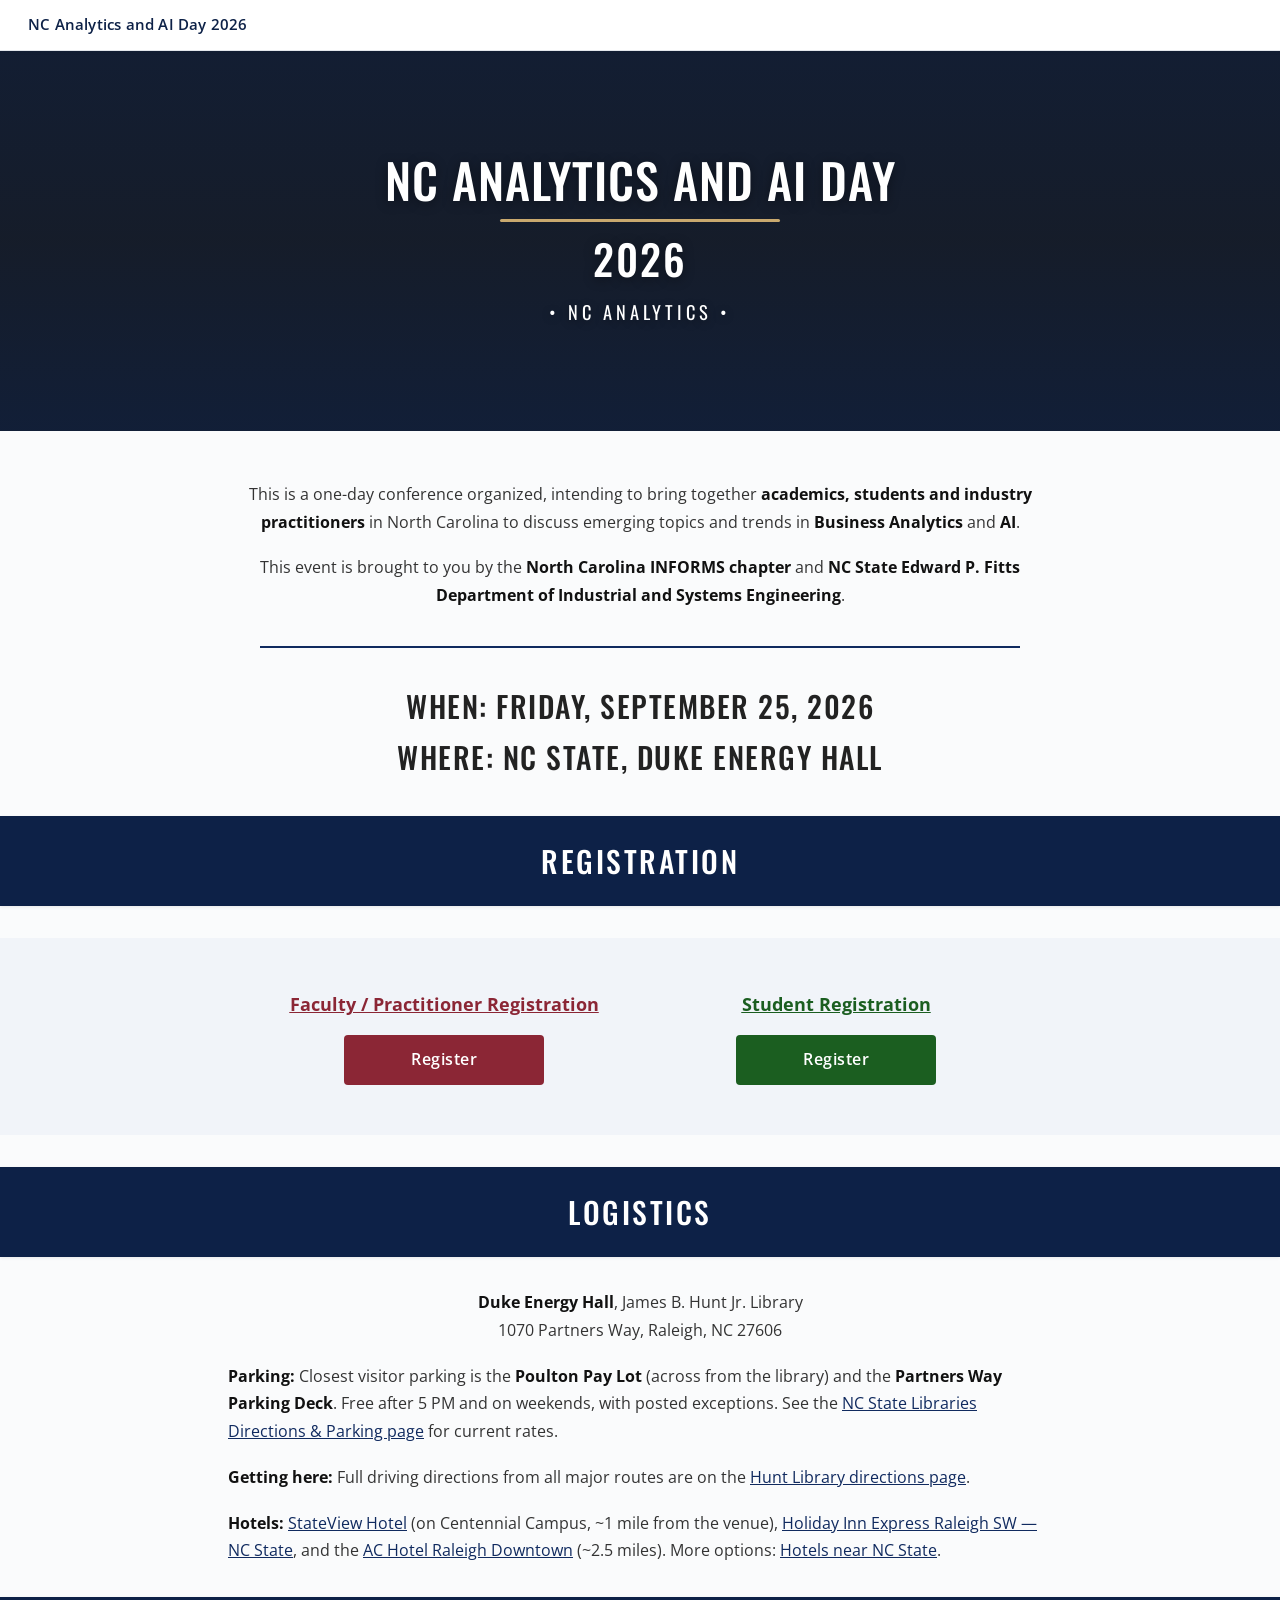
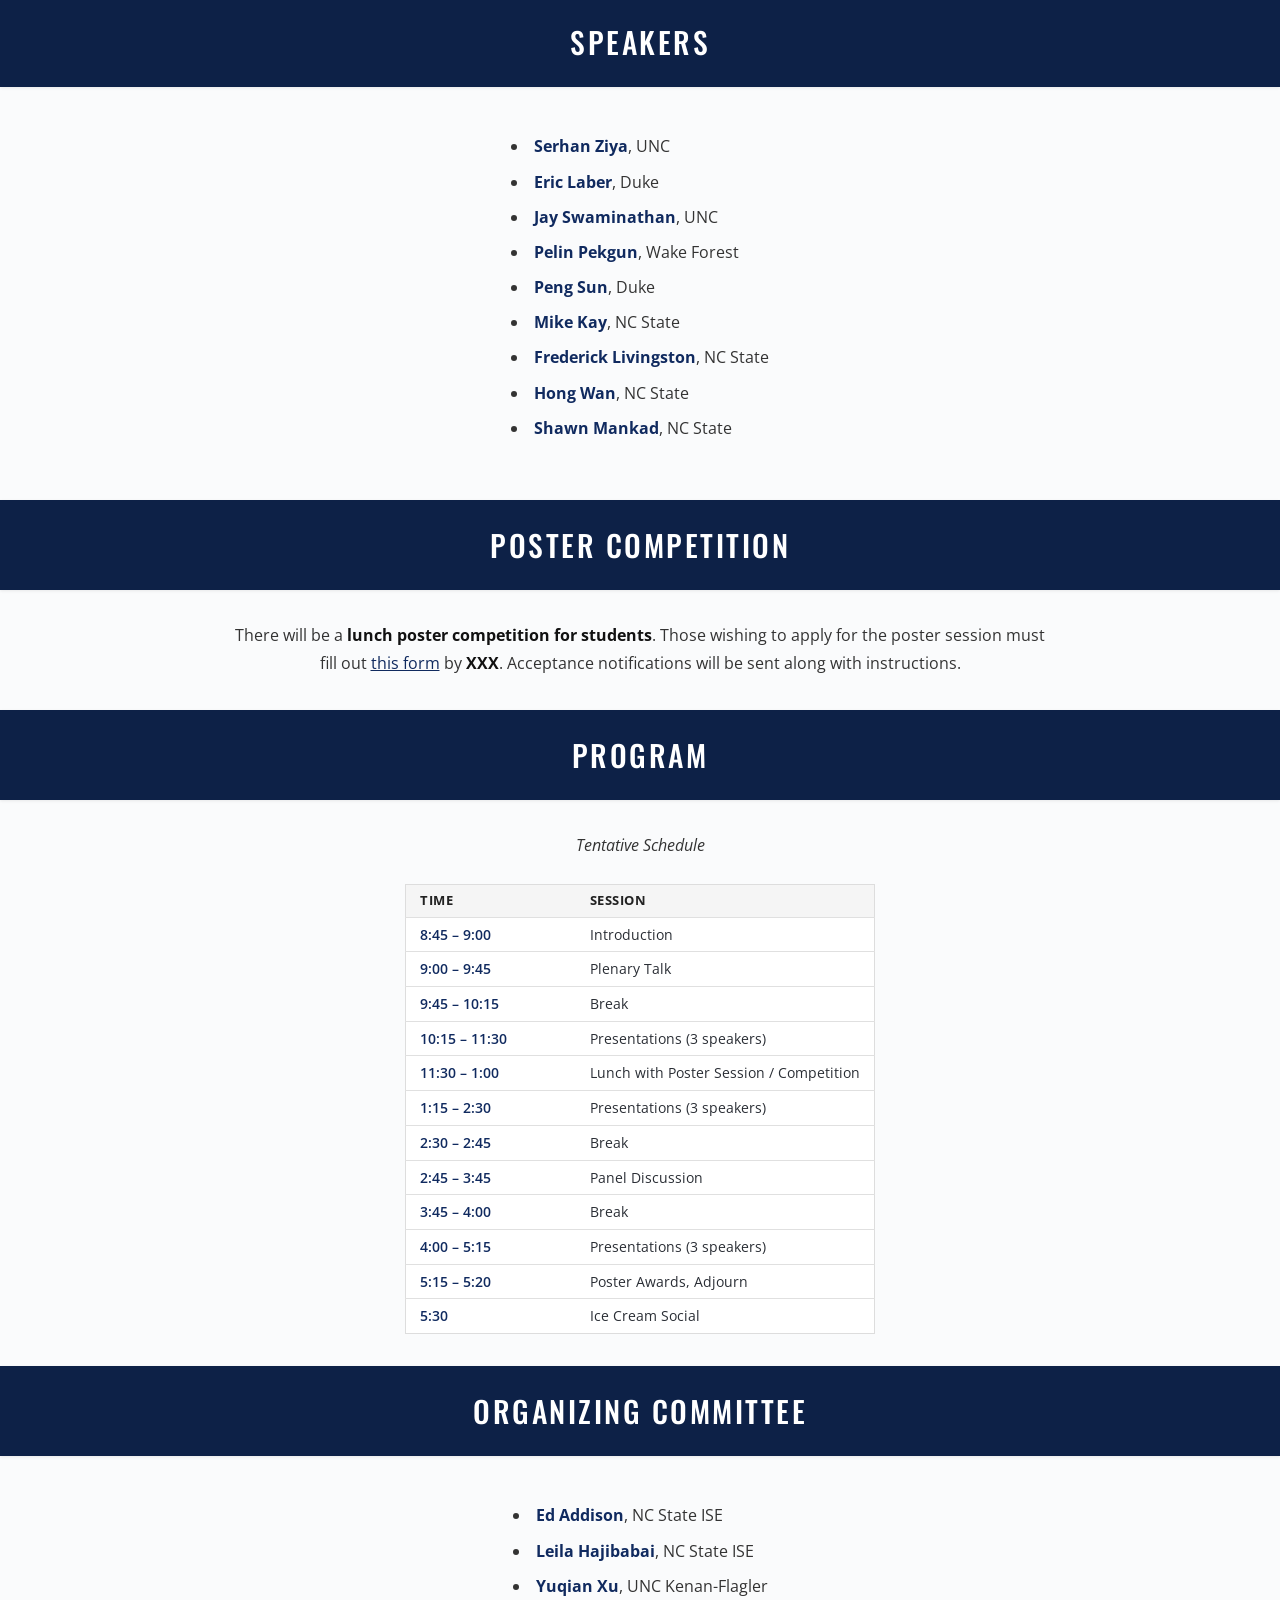
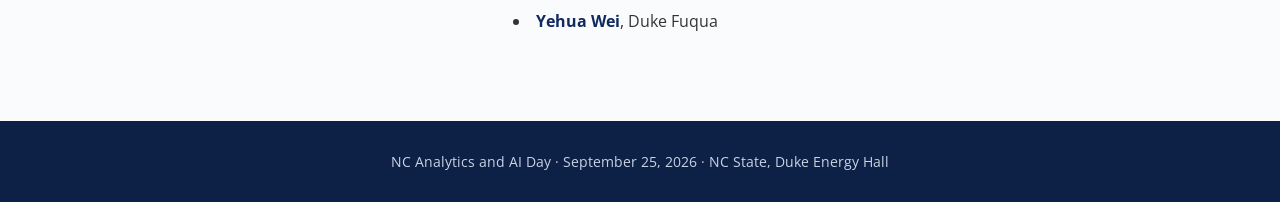
==== index.html @ 799c6f2e "Fit program table width to longest row Switch table from full-width to auto-width, add nowrap to all" ====
<!DOCTYPE html>
<html lang="en">
<head>
    <meta charset="UTF-8">
    <meta name="viewport" content="width=device-width, initial-scale=1.0">
    <title>NC Analytics and AI Day 2026</title>
    <link rel="preconnect" href="https://fonts.googleapis.com">
    <link rel="preconnect" href="https://fonts.gstatic.com" crossorigin>
    <link href="https://fonts.googleapis.com/css2?family=Open+Sans:wght@400;600;700&family=Oswald:wght@400;500;600&display=swap" rel="stylesheet">
    <link rel="stylesheet" href="styles.css?v=3">
</head>
<body>
    <div class="top-bar">
        <div class="brand"><a href="#top">NC Analytics and AI Day 2026</a></div>
    </div>

    <header class="hero" id="top">
        <div class="hero-inner">
            <h1>NC Analytics and AI Day</h1>
            <div class="divider"></div>
            <div class="year">2026</div>
            <div class="nickname">&bull; NC Analytics &bull;</div>
        </div>
    </header>

    <div class="content-narrow" style="padding-top: 50px;">
        <p>
            This is a one-day conference organized, intending to bring together
            <strong>academics, students and industry practitioners</strong> in North
            Carolina to discuss emerging topics and trends in
            <strong>Business Analytics</strong> and <strong>AI</strong>.
        </p>
        <p>
            This event is brought to you by the
            <strong>North Carolina INFORMS chapter</strong> and
            <strong>NC State Edward P. Fitts Department of Industrial and Systems
            Engineering</strong>.
        </p>

        <hr class="divider-line">
    </div>

    <div class="when-where">
        <p>When: Friday, September 25, 2026</p>
        <p>Where: NC State, Duke Energy Hall</p>
    </div>

    <section id="registration">
        <div class="section-band">
            <h2>Registration</h2>
        </div>

        <div class="reg-section">
            <div class="reg-grid">
                <div class="reg-card">
                    <div class="reg-title"><a href="https://forms.gle/JX4zUqAEQ5rErrYw6" target="_blank" rel="noopener" style="color: inherit;">Faculty / Practitioner Registration</a></div>
                    <a href="https://forms.gle/JX4zUqAEQ5rErrYw6" target="_blank" rel="noopener" class="reg-btn">Register</a>
                </div>

                <div class="reg-card student">
                    <div class="reg-title"><a href="https://forms.gle/WYiCTyECbozUWm6V9" target="_blank" rel="noopener" style="color: inherit;">Student Registration</a></div>
                    <a href="https://forms.gle/WYiCTyECbozUWm6V9" target="_blank" rel="noopener" class="reg-btn">Register</a>
                </div>
            </div>
        </div>
    </section>

    <section id="logistics">
        <div class="section-band">
            <h2>Logistics</h2>
        </div>
        <div class="content-narrow left">
            <p style="text-align:center;">
                <strong>Duke Energy Hall</strong>, James B. Hunt Jr. Library<br>
                1070 Partners Way, Raleigh, NC 27606
            </p>

            <p>
                <strong>Parking:</strong> Closest visitor parking is the
                <strong>Poulton Pay Lot</strong> (across from the library) and the
                <strong>Partners Way Parking Deck</strong>. Free after 5&nbsp;PM and on
                weekends, with posted exceptions. See the
                <a href="https://www.lib.ncsu.edu/parking" target="_blank" rel="noopener">NC State Libraries Directions &amp; Parking page</a>
                for current rates.
            </p>

            <p>
                <strong>Getting here:</strong> Full driving directions from all major routes
                are on the
                <a href="https://www.lib.ncsu.edu/directions/hunt" target="_blank" rel="noopener">Hunt Library directions page</a>.
            </p>

            <p>
                <strong>Hotels:</strong>
                <a href="https://www.stateviewhotel.com/north-carolina-state-university-hotel/" target="_blank" rel="noopener">StateView Hotel</a>
                (on Centennial Campus, ~1&nbsp;mile from the venue),
                <a href="https://www.ihg.com/holidayinnexpress/hotels/us/en/raleigh/rdugs/hoteldetail" target="_blank" rel="noopener">Holiday Inn Express Raleigh SW &mdash; NC State</a>,
                and the
                <a href="https://www.marriott.com/en-us/hotels/rdumc-ac-hotel-raleigh-downtown/overview/" target="_blank" rel="noopener">AC Hotel Raleigh Downtown</a>
                (~2.5&nbsp;miles). More options:
                <a href="https://thisisraleigh.com/10-best-hotels-near-north-carolina-state-university/" target="_blank" rel="noopener">Hotels near NC State</a>.
            </p>
        </div>
    </section>

    <section id="speakers">
        <div class="section-band">
            <h2>Speakers</h2>
        </div>
        <div class="content-narrow">
            <ul class="people">
                <li><span class="name">Serhan Ziya</span>, UNC</li>
                <li><span class="name">Eric Laber</span>, Duke</li>
                <li><span class="name">Jay Swaminathan</span>, UNC</li>
                <li><span class="name">Pelin Pekgun</span>, Wake Forest</li>
                <li><span class="name">Peng Sun</span>, Duke</li>
                <li><span class="name">Mike Kay</span>, NC State</li>
                <li><span class="name">Frederick Livingston</span>, NC State</li>
                <li><span class="name">Hong Wan</span>, NC State</li>
                <li><span class="name">Shawn Mankad</span>, NC State</li>
            </ul>
        </div>
    </section>

    <section id="poster">
        <div class="section-band">
            <h2>Poster Competition</h2>
        </div>
        <div class="content-narrow">
            <p>
                There will be a <strong>lunch poster competition for students</strong>.
                Those wishing to apply for the poster session must fill out
                <a href="https://forms.gle/6J5oW5VsddZRyK137" target="_blank" rel="noopener">this form</a> by <strong>XXX</strong>. Acceptance
                notifications will be sent along with instructions.
            </p>
        </div>
    </section>

    <section id="program">
        <div class="section-band">
            <h2>Program</h2>
        </div>
        <div class="content-narrow">
            <p><em>Tentative Schedule</em></p>
        </div>
        <div class="program-table-wrap">
            <table class="program-table">
                <thead>
                    <tr>
                        <th>Time</th>
                        <th>Session</th>
                    </tr>
                </thead>
                <tbody>
                    <tr><td>8:45 &ndash; 9:00</td><td>Introduction</td></tr>
                    <tr><td>9:00 &ndash; 9:45</td><td>Plenary Talk</td></tr>
                    <tr><td>9:45 &ndash; 10:15</td><td>Break</td></tr>
                    <tr><td>10:15 &ndash; 11:30</td><td>Presentations (3 speakers)</td></tr>
                    <tr><td>11:30 &ndash; 1:00</td><td>Lunch with Poster Session / Competition</td></tr>
                    <tr><td>1:15 &ndash; 2:30</td><td>Presentations (3 speakers)</td></tr>
                    <tr><td>2:30 &ndash; 2:45</td><td>Break</td></tr>
                    <tr><td>2:45 &ndash; 3:45</td><td>Panel Discussion</td></tr>
                    <tr><td>3:45 &ndash; 4:00</td><td>Break</td></tr>
                    <tr><td>4:00 &ndash; 5:15</td><td>Presentations (3 speakers)</td></tr>
                    <tr><td>5:15 &ndash; 5:20</td><td>Poster Awards, Adjourn</td></tr>
                    <tr><td>5:30</td><td>Ice Cream Social</td></tr>
                </tbody>
            </table>
        </div>
    </section>

    <section id="committee">
        <div class="section-band">
            <h2>Organizing Committee</h2>
        </div>
        <div class="content-narrow">
            <ul class="people">
                <li><span class="name">Ed Addison</span>, NC State ISE</li>
                <li><span class="name">Leila Hajibabai</span>, NC State ISE</li>
                <li><span class="name">Yuqian Xu</span>, UNC Kenan-Flagler</li>
                <li><span class="name">Yehua Wei</span>, Duke Fuqua</li>
            </ul>
        </div>
    </section>

    <footer class="site-footer">
        <p>NC Analytics and AI Day &middot; September 25, 2026 &middot; NC State, Duke Energy Hall</p>
    </footer>
</body>
</html>
---- styles.css ----
/* NC Analytics and AI Day — matched to NYC Ops Day template */

* {
    margin: 0;
    padding: 0;
    box-sizing: border-box;
}

html {
    scroll-behavior: smooth;
}

body {
    font-family: "Open Sans", "Roboto", "Helvetica Neue", Arial, sans-serif;
    color: #2a2e35;
    background: #fafbfc;
    line-height: 1.7;
    font-size: 16px;
    -webkit-font-smoothing: antialiased;
}

/* Frozen top bar — thin, white, just title at left */
.top-bar {
    background: #ffffff;
    border-bottom: 1px solid #e3e6eb;
    padding: 12px 28px;
    position: sticky;
    top: 0;
    z-index: 100;
    box-shadow: 0 1px 4px rgba(13, 33, 71, 0.06);
}

.top-bar .brand {
    font-family: "Open Sans", "Roboto", sans-serif;
    font-size: 0.95rem;
    font-weight: 600;
    color: #0d2147;
    letter-spacing: 0.2px;
}

.top-bar .brand a {
    color: inherit;
    text-decoration: none;
}

/* Hero banner with image background and overlaid centered title */
.hero {
    position: relative;
    width: 100%;
    height: 380px;
    background: #1a1a1a url("hero.jpg?v=4") center center / cover no-repeat;
    overflow: hidden;
}

.hero::before {
    content: "";
    position: absolute;
    inset: 0;
    background: linear-gradient(
        180deg,
        rgba(13, 33, 71, 0.55) 0%,
        rgba(13, 33, 71, 0.35) 50%,
        rgba(13, 33, 71, 0.65) 100%
    );
}

.hero-inner {
    position: relative;
    height: 100%;
    display: flex;
    flex-direction: column;
    align-items: center;
    justify-content: center;
    padding: 0 24px;
    text-align: center;
}

.hero h1 {
    font-family: "Oswald", "Roboto Condensed", "Arial Narrow", sans-serif;
    font-size: 3rem;
    font-weight: 500;
    color: #ffffff;
    text-transform: uppercase;
    letter-spacing: 1px;
    line-height: 1.05;
    margin-bottom: 14px;
    text-shadow: 0 2px 12px rgba(0,0,0,0.4);
    max-width: 1100px;
}

.hero .divider {
    width: 280px;
    max-width: 60%;
    height: 3px;
    background: #c9a96e;
    margin: 0 auto 16px auto;
    border-radius: 2px;
}

.hero .year {
    font-family: "Oswald", "Roboto Condensed", "Arial Narrow", sans-serif;
    font-size: 2.6rem;
    font-weight: 500;
    color: #ffffff;
    text-transform: uppercase;
    letter-spacing: 2px;
    line-height: 1;
    margin-bottom: 16px;
    text-shadow: 0 2px 12px rgba(0,0,0,0.4);
}

.hero .nickname {
    font-family: "Oswald", "Roboto Condensed", "Arial Narrow", sans-serif;
    font-size: 1.15rem;
    font-weight: 400;
    color: #ffffff;
    text-transform: uppercase;
    letter-spacing: 4px;
    text-shadow: 0 2px 8px rgba(0,0,0,0.4);
}

/* Section bands — full-width colored bar with uppercase white title */
.section-band {
    background: #0d2147;
    color: #ffffff;
    padding: 20px 24px;
    text-align: center;
    margin: 32px 0;
    box-shadow: 0 1px 3px rgba(0,0,0,0.08);
}

.section-band h2 {
    font-family: "Oswald", "Roboto Condensed", "Arial Narrow", sans-serif;
    font-size: 1.85rem;
    font-weight: 500;
    text-transform: uppercase;
    letter-spacing: 2.5px;
    margin: 0;
}

/* Centered narrow content */
.content-narrow {
    max-width: 880px;
    margin: 0 auto;
    padding: 0 28px;
    text-align: center;
}

.content-narrow.left {
    text-align: left;
}

.content-narrow p {
    margin-bottom: 18px;
    color: #333;
    font-size: 1.02rem;
}

.content-narrow ul,
.content-narrow ol {
    text-align: left;
    margin: 14px auto 18px auto;
    color: #333;
    display: inline-block;
}

.content-narrow li {
    margin-bottom: 6px;
}

a {
    color: #102a5f;
    text-decoration: underline;
}

a:hover {
    color: #CC0000;
}

strong {
    color: #111;
    font-weight: 700;
}

.notice {
    color: #b71c1c;
    font-weight: 600;
}

.divider-line {
    border: none;
    border-top: 2px solid #102a5f;
    max-width: 760px;
    margin: 36px auto;
}

/* Big centered When/Where heading block */
.when-where {
    text-align: center;
    margin: 40px auto;
    padding: 0 24px;
}

.when-where p {
    font-family: "Oswald", "Roboto Condensed", "Arial Narrow", sans-serif;
    font-size: 1.85rem;
    font-weight: 500;
    text-transform: uppercase;
    color: #222;
    letter-spacing: 1.5px;
    margin-bottom: 14px;
    line-height: 1.25;
}

/* Registration: gray section, two cards side by side */
.reg-section {
    background: #f1f4f9;
    padding: 50px 24px;
    margin-top: 0;
}

.reg-grid {
    max-width: 760px;
    margin: 0 auto;
    display: grid;
    grid-template-columns: 1fr 1fr;
    gap: 24px;
}

.reg-card {
    text-align: center;
}

.reg-card .reg-title {
    font-size: 1.15rem;
    font-weight: 700;
    color: #8b2635;
    text-decoration: underline;
    margin-bottom: 16px;
}

.reg-card.student .reg-title {
    color: #1b5e20;
}

.reg-card .reg-sub {
    font-weight: 700;
    color: #8b2635;
    margin-bottom: 22px;
    font-size: 1rem;
}

.reg-card.student .reg-sub {
    color: #1b5e20;
}

.reg-card .reg-details {
    text-align: left;
    background: transparent;
    margin: 0 auto 22px auto;
    max-width: 420px;
    color: #333;
    font-size: 0.98rem;
    line-height: 1.7;
}

.reg-card .reg-details strong {
    color: #111;
}

.reg-card .reg-warning {
    color: #b71c1c;
    font-weight: 700;
    margin-bottom: 18px;
    font-size: 0.98rem;
}

.reg-btn {
    display: inline-block;
    width: auto;
    min-width: 200px;
    max-width: 280px;
    margin: 0 auto;
    padding: 11px 28px;
    background: #8b2635;
    color: #ffffff !important;
    font-size: 1.02rem;
    font-weight: 600;
    text-decoration: none !important;
    text-align: center;
    border-radius: 4px;
    transition: background 0.15s, transform 0.1s;
    font-family: "Open Sans", sans-serif;
    letter-spacing: 0.5px;
}

.reg-btn:hover {
    background: #6e1c28;
    transform: translateY(-1px);
}

.reg-card.student .reg-btn {
    background: #1b5e20;
}

.reg-card.student .reg-btn:hover {
    background: #134416;
}

.reg-btn.disabled {
    background: #1b5e20;
    cursor: default;
    opacity: 0.85;
}

/* People list — centered bullet list with linked names */
.people {
    list-style: disc;
    text-align: left;
    margin: 14px auto 22px auto;
    padding-left: 0;
    display: inline-block;
}

.people li {
    margin-bottom: 8px;
    color: #333;
    list-style-position: inside;
}

.people .name {
    font-weight: 700;
    color: #102a5f;
}

.people a {
    color: #102a5f;
    text-decoration: underline;
}

.sub-list-heading {
    font-weight: 700;
    color: #222;
    margin-top: 18px;
    margin-bottom: 8px;
}

.logistics-h {
    font-family: "Oswald", "Roboto Condensed", sans-serif;
    font-size: 1.35rem;
    font-weight: 500;
    color: #102a5f;
    text-transform: uppercase;
    letter-spacing: 1.5px;
    margin-top: 32px;
    margin-bottom: 12px;
    padding-bottom: 6px;
    border-bottom: 2px solid #102a5f;
}

/* Program table — centered */
.program-table-wrap {
    margin: 24px auto 0 auto;
    padding: 0 24px;
    text-align: center;
}

.program-table {
    width: auto;
    margin: 0 auto;
    border-collapse: collapse;
    background: #ffffff;
    border: 1px solid #ddd;
}

.program-table th,
.program-table td {
    text-align: left;
    padding: 7px 14px;
    border-bottom: 1px solid #e0e0e0;
    font-size: 0.88rem;
    line-height: 1.4;
    white-space: nowrap;
}

.program-table tr:last-child td {
    border-bottom: none;
}

.program-table th {
    background: #f5f5f5;
    color: #222;
    font-weight: 700;
    font-size: 0.8rem;
    text-transform: uppercase;
    letter-spacing: 0.5px;
}

.program-table td:first-child {
    color: #102a5f;
    font-weight: 600;
    white-space: nowrap;
    width: 170px;
}

/* Footer */
.site-footer {
    background: #0d2147;
    border-top: 1px solid #0d2147;
    padding: 28px 24px;
    color: #c9d2e3;
    font-size: 0.88rem;
    text-align: center;
    margin-top: 60px;
}

/* Responsive */
@media (max-width: 820px) {
    .hero {
        height: 300px;
    }
    .hero h1 {
        font-size: 1.9rem;
        margin-bottom: 10px;
    }
    .hero .year {
        font-size: 1.9rem;
        margin-bottom: 12px;
    }
    .hero .nickname {
        font-size: 0.95rem;
        letter-spacing: 2px;
    }
    .hero .divider {
        height: 3px;
        width: 200px;
        margin-bottom: 12px;
    }
    .section-band h2 {
        font-size: 1.5rem;
        letter-spacing: 2px;
    }
    .when-where p {
        font-size: 1.3rem;
    }
    .reg-grid {
        grid-template-columns: 1fr;
        gap: 50px;
    }
    .reg-section {
        padding: 40px 20px;
    }
    .reg-card .reg-title {
        font-size: 1.3rem;
    }
}
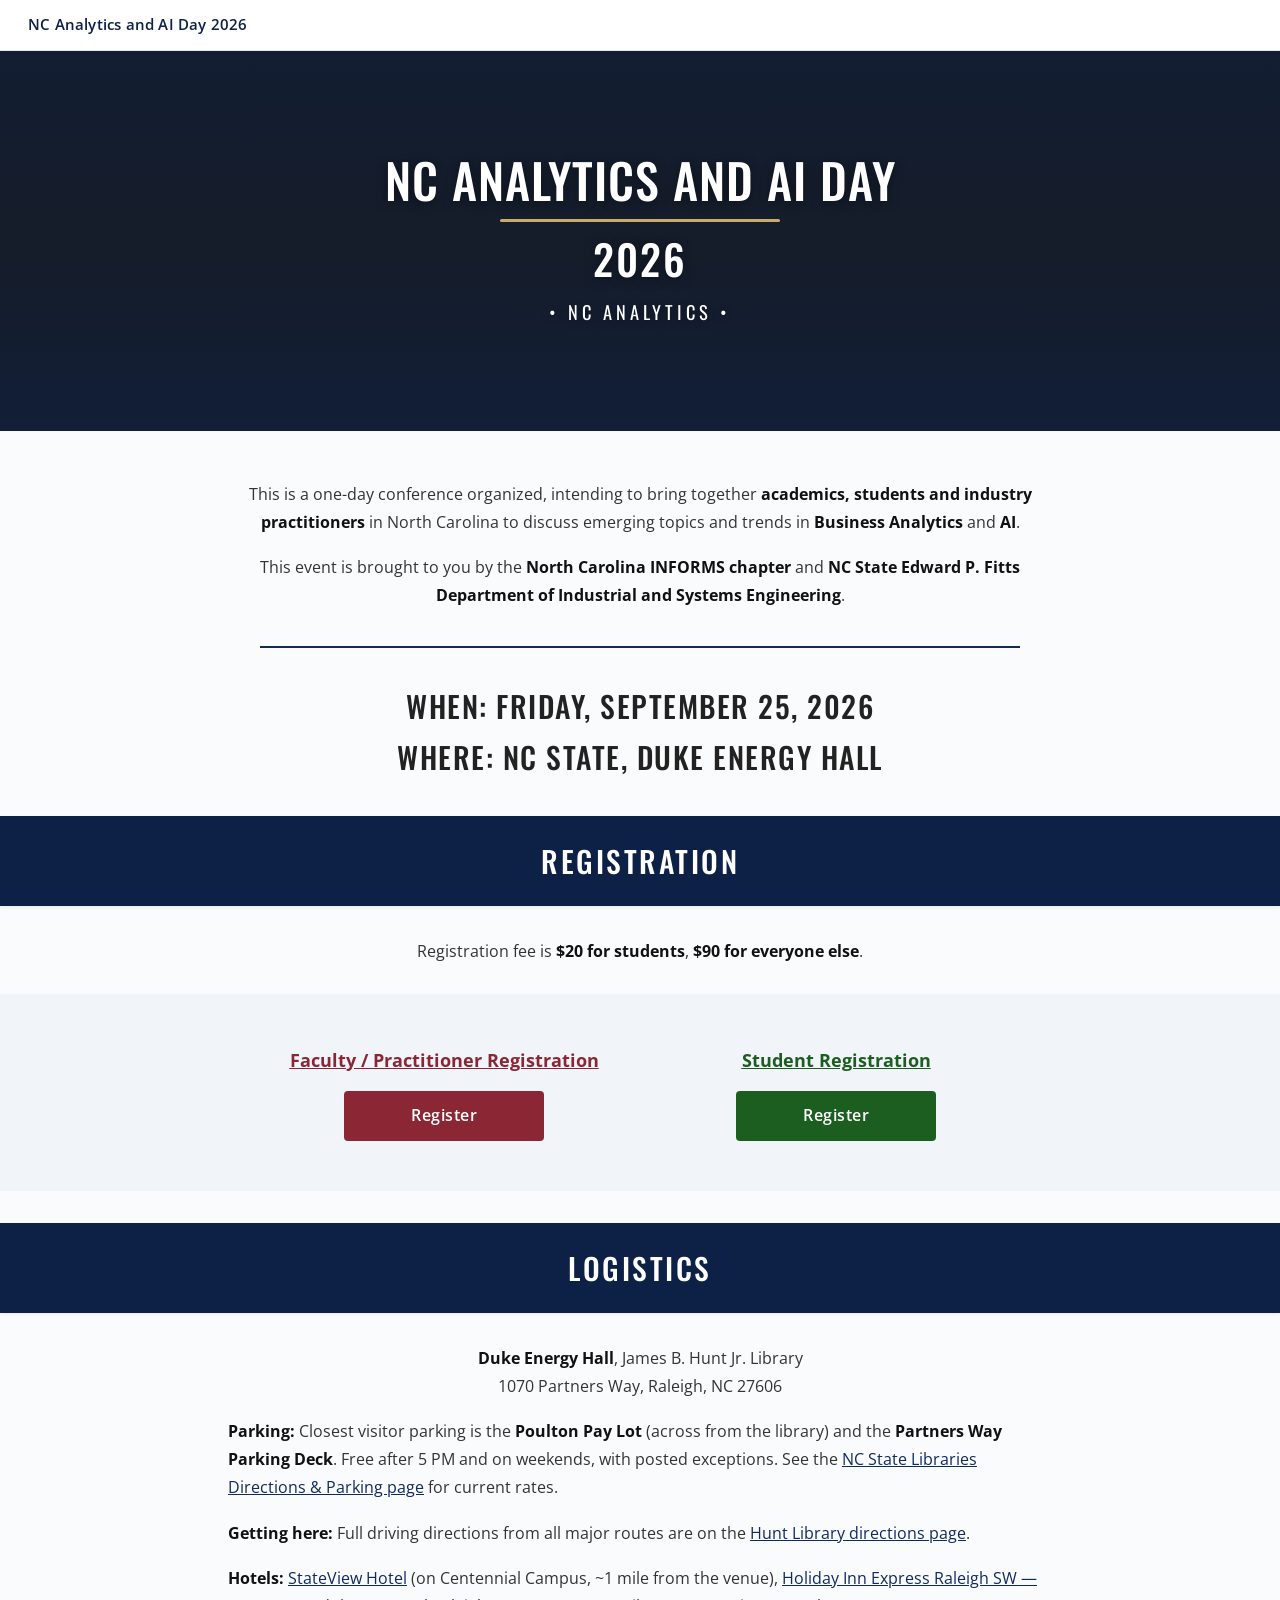
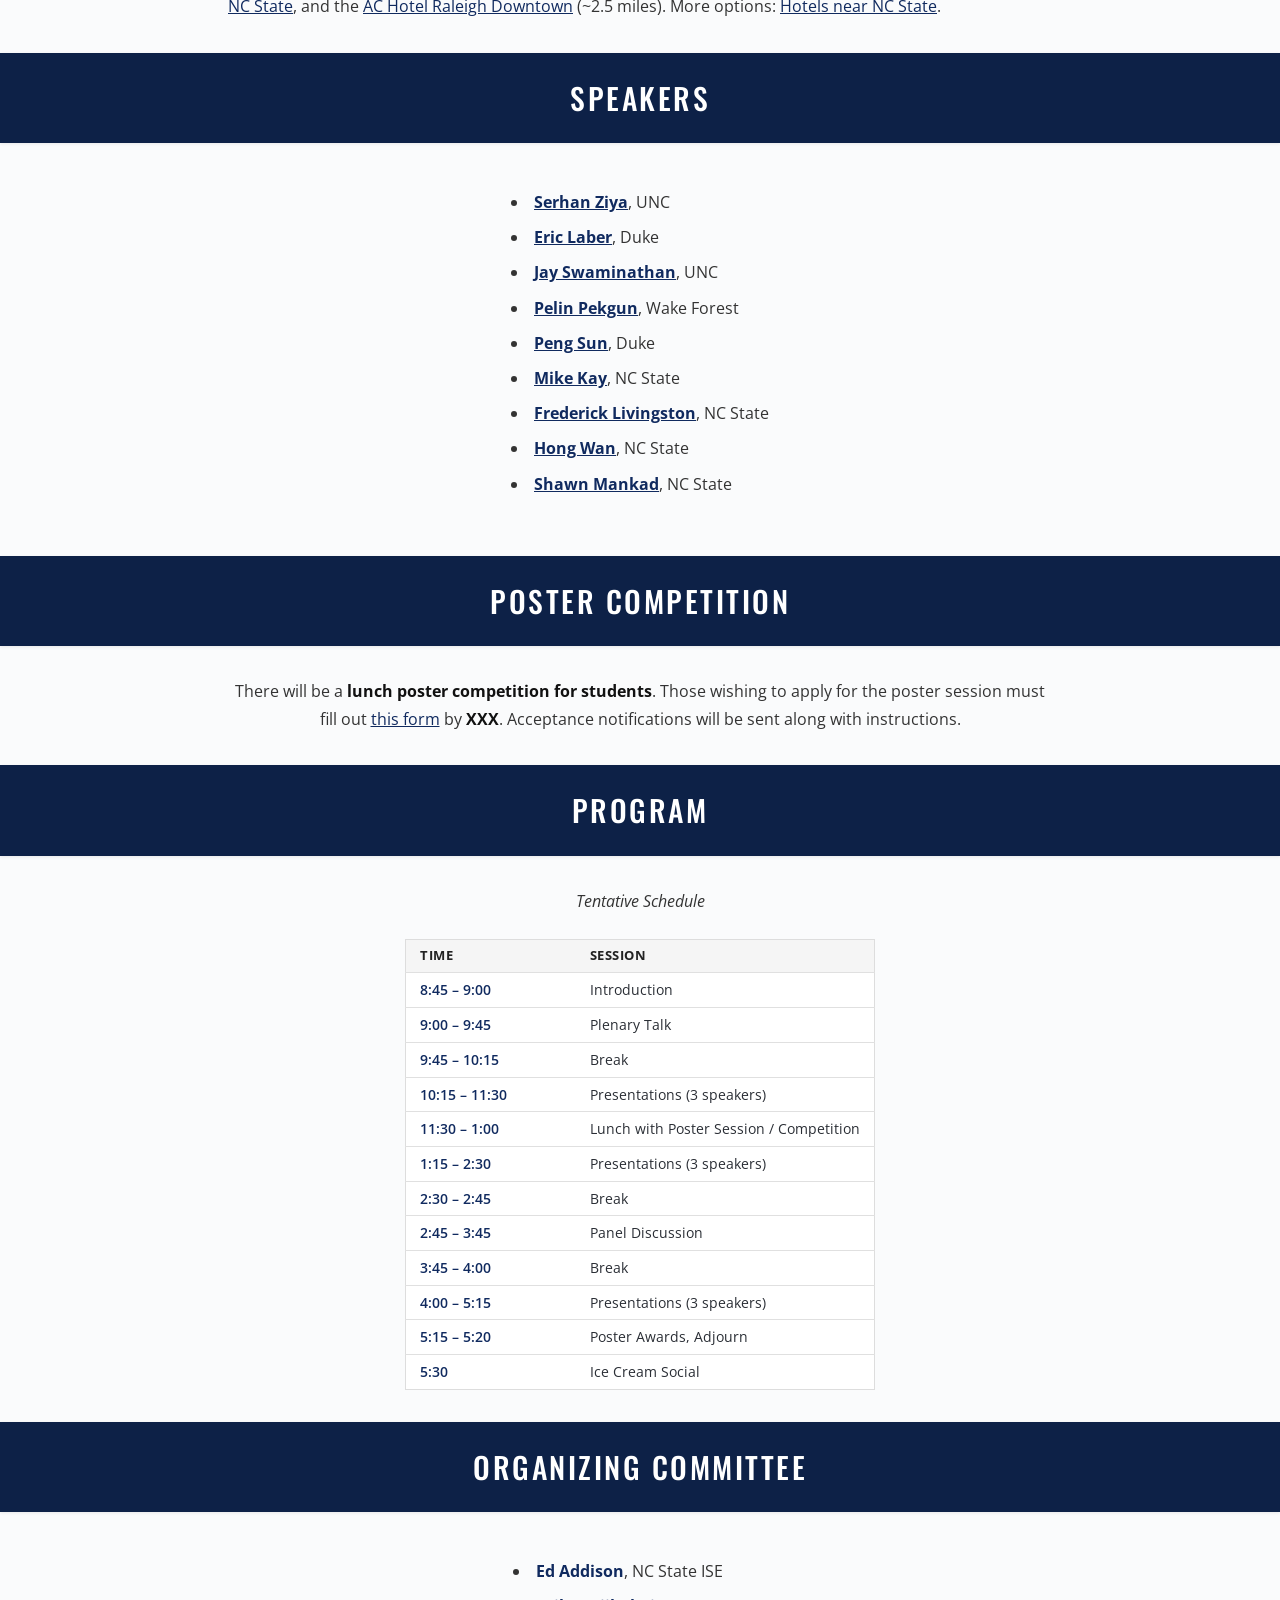
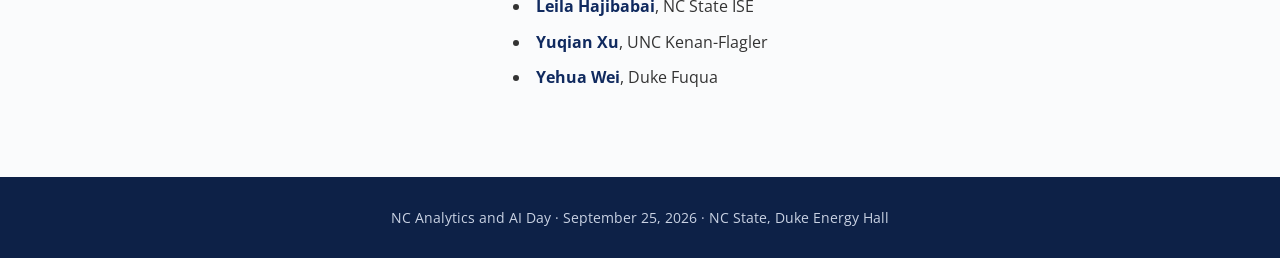
==== commit 30cda9c1: "Link speakers to faculty pages and add registration fee Each of the 9 speakers now links to their of" ====
--- a/index.html
+++ b/index.html
@@ -48,6 +48,10 @@
     <section id="registration">
         <div class="section-band">
             <h2>Registration</h2>
+        </div>
+
+        <div class="content-narrow" style="margin-bottom: 28px;">
+            <p>Registration fee is <strong>$20 for students</strong>, <strong>$90 for everyone else</strong>.</p>
         </div>
 
         <div class="reg-section">
@@ -109,15 +113,15 @@
         </div>
         <div class="content-narrow">
             <ul class="people">
-                <li><span class="name">Serhan Ziya</span>, UNC</li>
-                <li><span class="name">Eric Laber</span>, Duke</li>
-                <li><span class="name">Jay Swaminathan</span>, UNC</li>
-                <li><span class="name">Pelin Pekgun</span>, Wake Forest</li>
-                <li><span class="name">Peng Sun</span>, Duke</li>
-                <li><span class="name">Mike Kay</span>, NC State</li>
-                <li><span class="name">Frederick Livingston</span>, NC State</li>
-                <li><span class="name">Hong Wan</span>, NC State</li>
-                <li><span class="name">Shawn Mankad</span>, NC State</li>
+                <li><a href="https://stor.unc.edu/faculty-member/ziya-serhan/" target="_blank" rel="noopener"><span class="name">Serhan Ziya</span></a>, UNC</li>
+                <li><a href="https://stat.duke.edu/research/eric-laber" target="_blank" rel="noopener"><span class="name">Eric Laber</span></a>, Duke</li>
+                <li><a href="https://www.kenan-flagler.unc.edu/faculty/directory/jayashankar-swaminathan/" target="_blank" rel="noopener"><span class="name">Jay Swaminathan</span></a>, UNC</li>
+                <li><a href="https://business.wfu.edu/directory/pelin-pekgun/" target="_blank" rel="noopener"><span class="name">Pelin Pekgun</span></a>, Wake Forest</li>
+                <li><a href="https://www.fuqua.duke.edu/faculty/peng-sun" target="_blank" rel="noopener"><span class="name">Peng Sun</span></a>, Duke</li>
+                <li><a href="https://ise.ncsu.edu/people/kay/" target="_blank" rel="noopener"><span class="name">Mike Kay</span></a>, NC State</li>
+                <li><a href="https://ise.ncsu.edu/people/fjliving/" target="_blank" rel="noopener"><span class="name">Frederick Livingston</span></a>, NC State</li>
+                <li><a href="https://ise.ncsu.edu/people/hwan4/" target="_blank" rel="noopener"><span class="name">Hong Wan</span></a>, NC State</li>
+                <li><a href="https://poole.ncsu.edu/people/shawn-mankad/" target="_blank" rel="noopener"><span class="name">Shawn Mankad</span></a>, NC State</li>
             </ul>
         </div>
     </section>
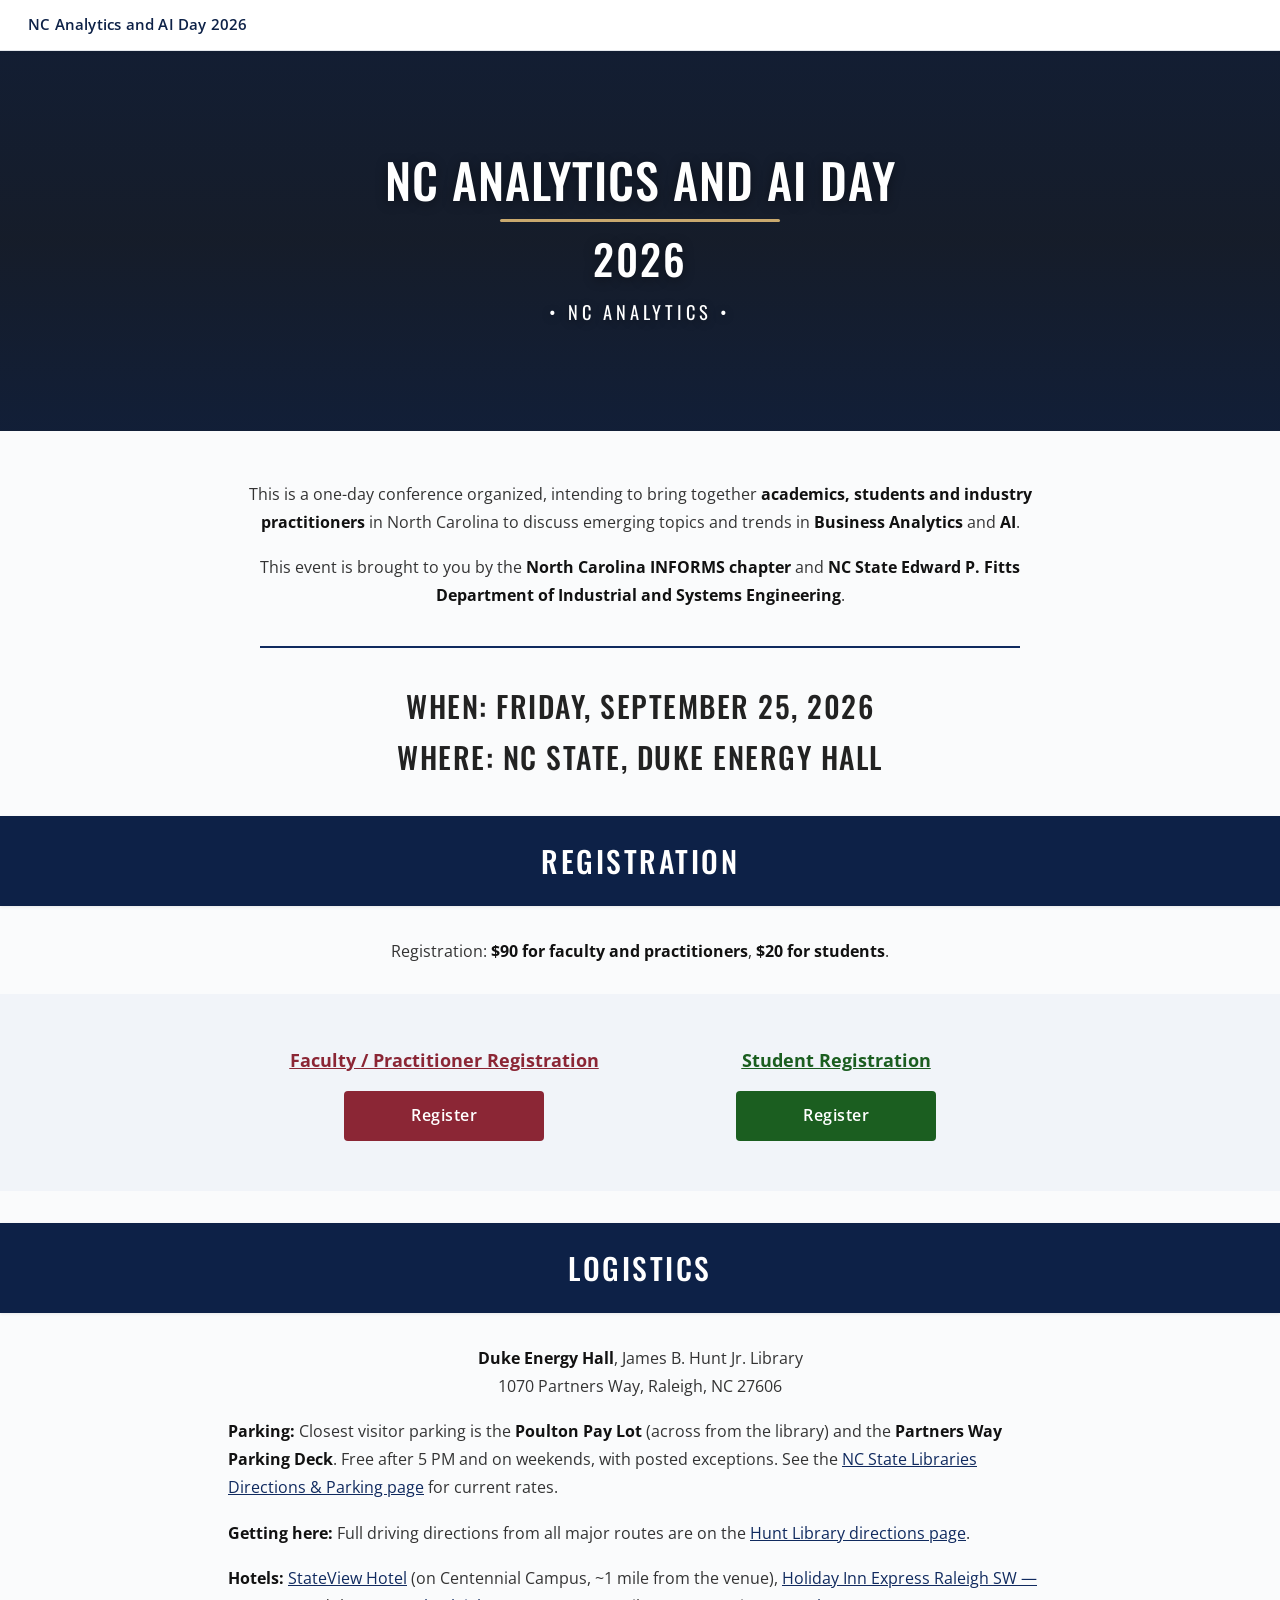
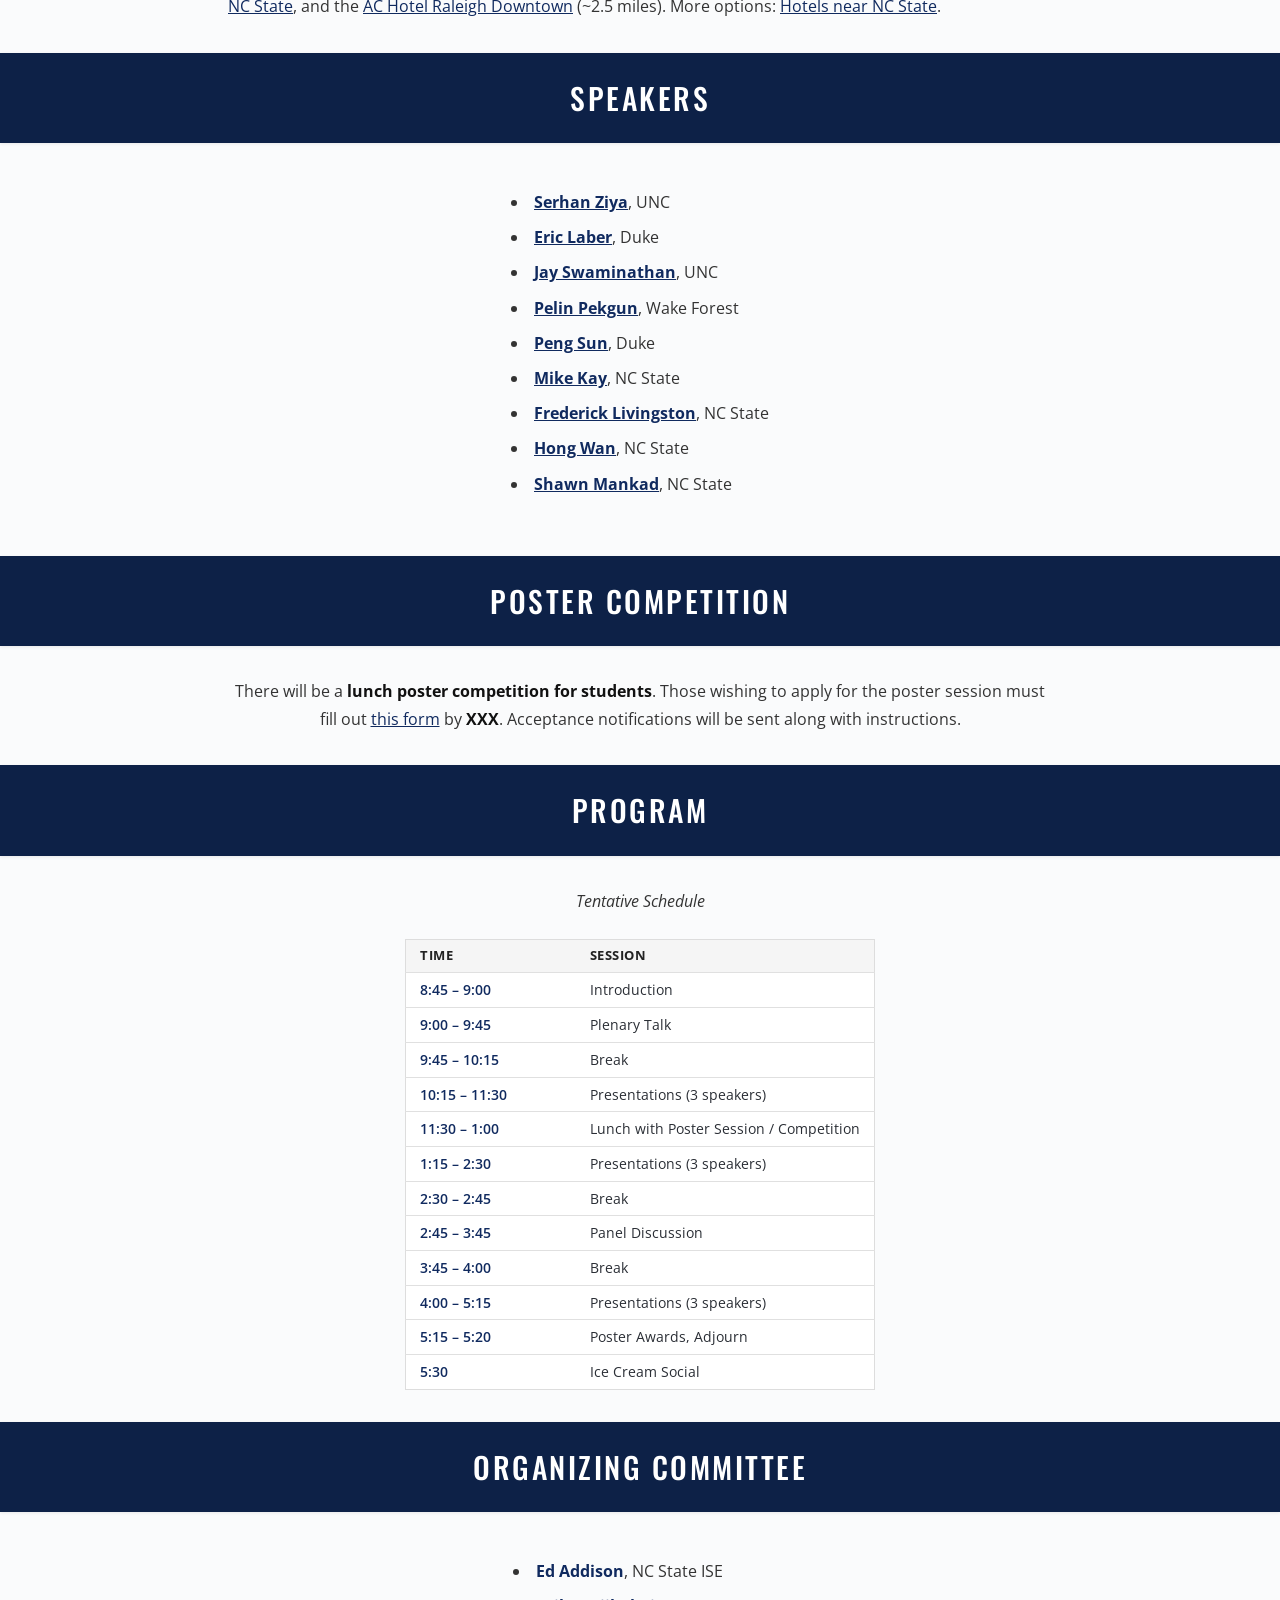
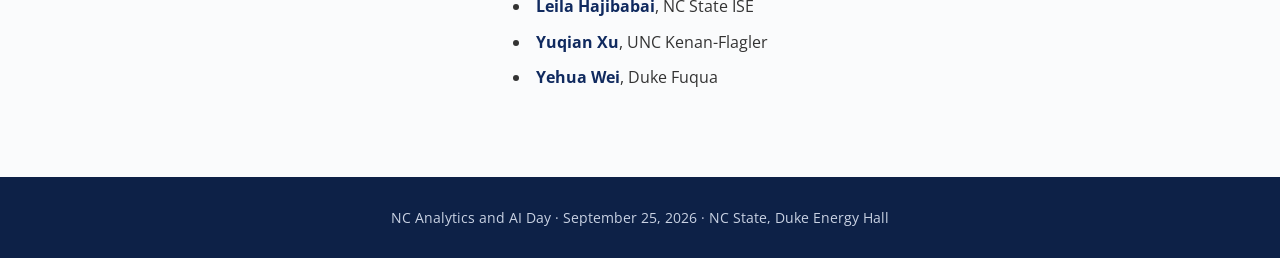
==== commit 3bb12397: "Reword registration fee line for a more professional tone Co-Authored-By: Claude Opus 4.7 (1M contex" ====
--- a/index.html
+++ b/index.html
@@ -51,7 +51,7 @@
         </div>
 
         <div class="content-narrow" style="margin-bottom: 28px;">
-            <p>Registration fee is <strong>$20 for students</strong>, <strong>$90 for everyone else</strong>.</p>
+            <p>Registration: <strong>$90 for faculty and practitioners</strong>, <strong>$20 for students</strong>.</p>
         </div>
 
         <div class="reg-section">
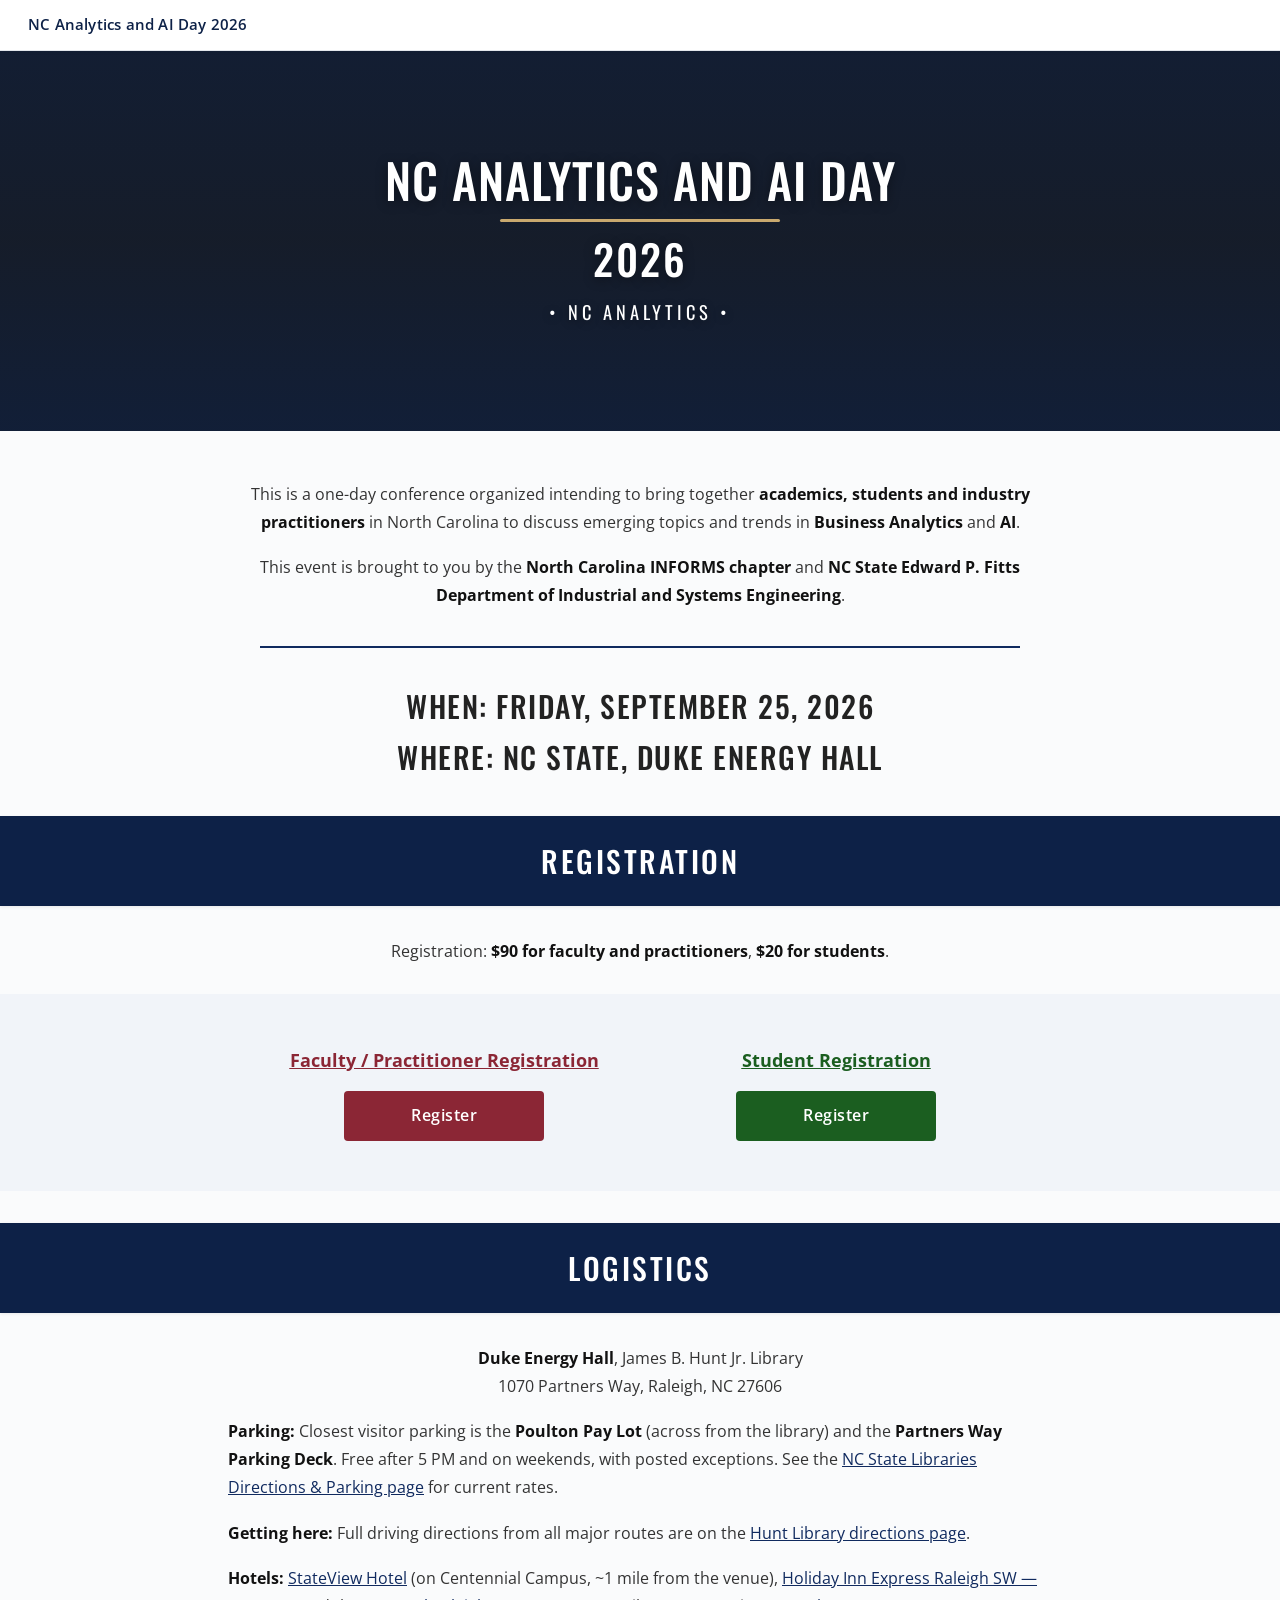
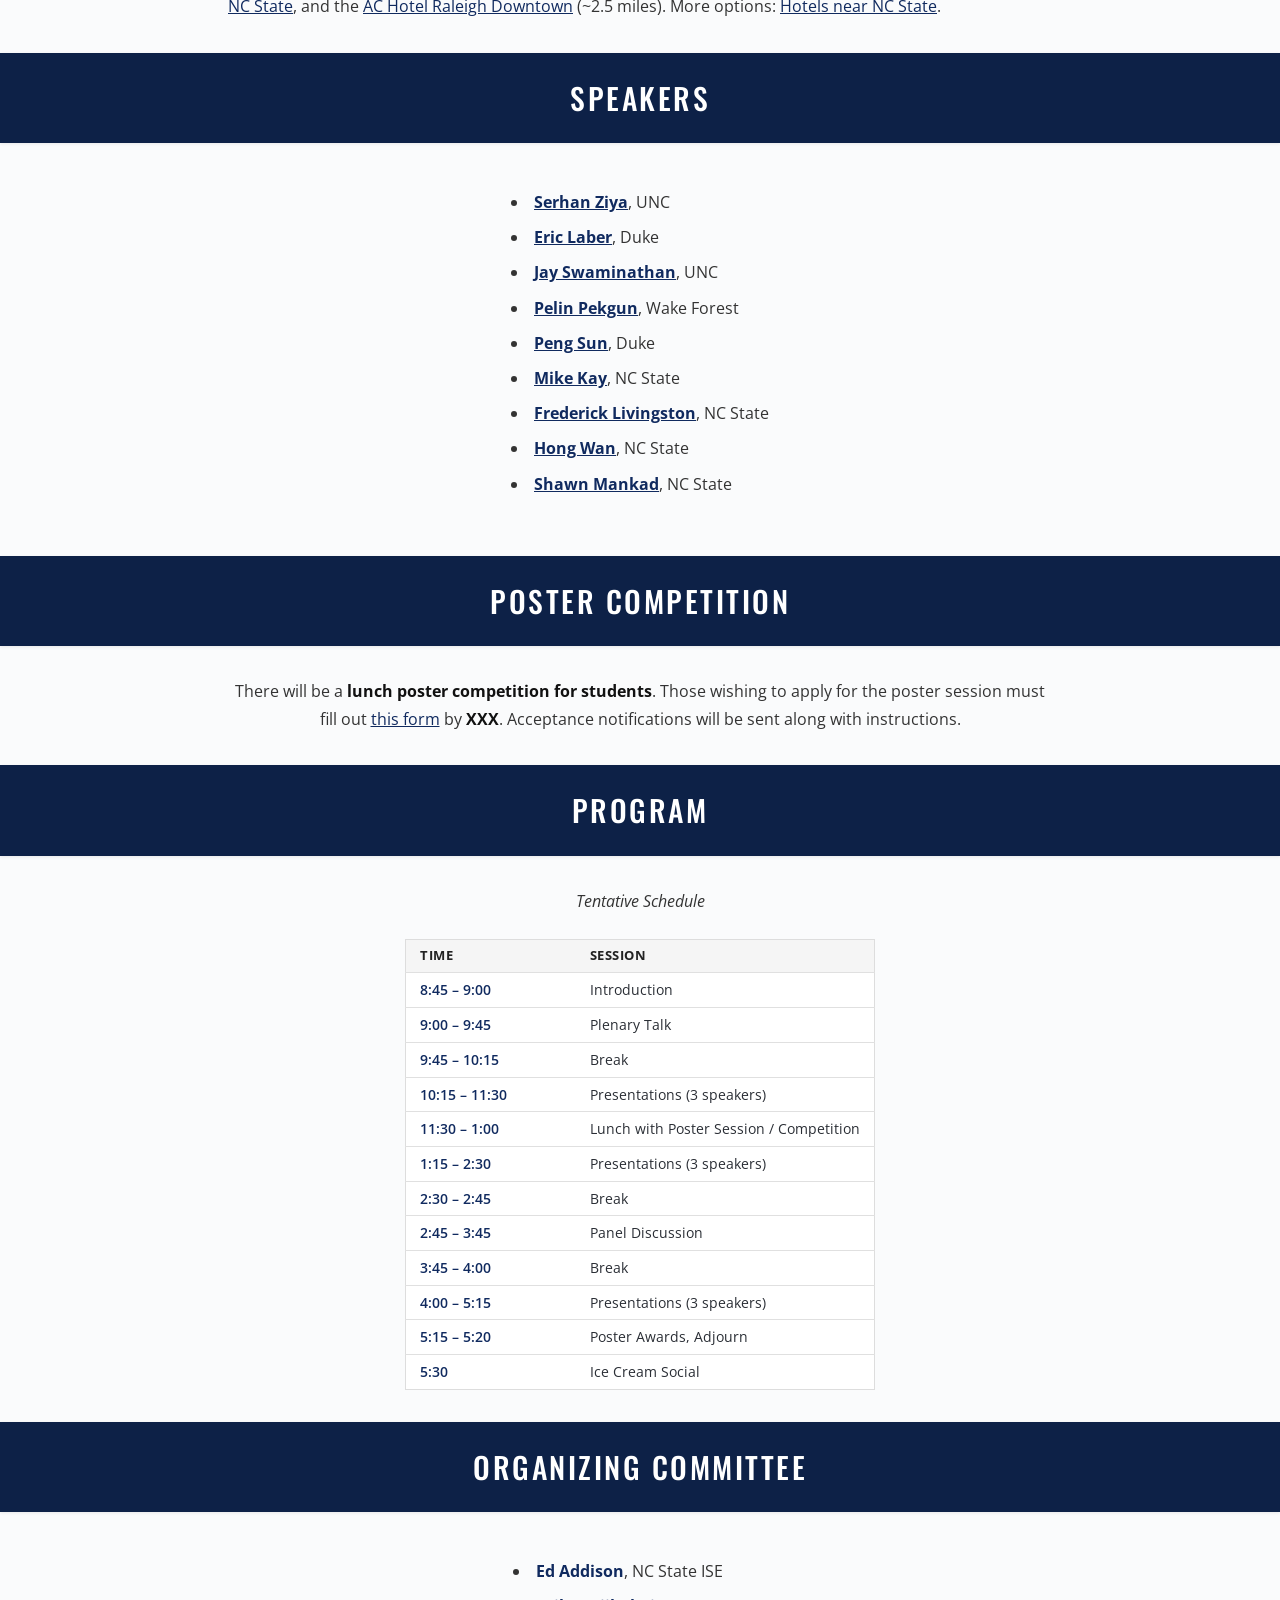
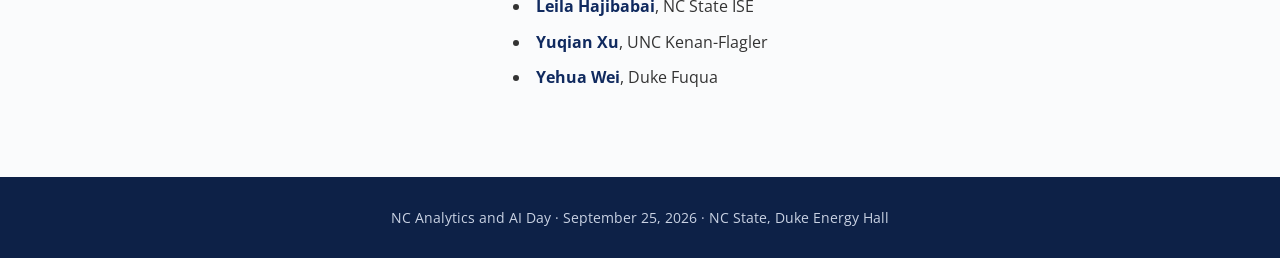
==== commit 2614b117: "Remove stray comma after 'organized' in intro paragraph Co-Authored-By: Claude Opus 4.7 (1M context)" ====
--- a/index.html
+++ b/index.html
@@ -25,7 +25,7 @@
 
     <div class="content-narrow" style="padding-top: 50px;">
         <p>
-            This is a one-day conference organized, intending to bring together
+            This is a one-day conference organized intending to bring together
             <strong>academics, students and industry practitioners</strong> in North
             Carolina to discuss emerging topics and trends in
             <strong>Business Analytics</strong> and <strong>AI</strong>.
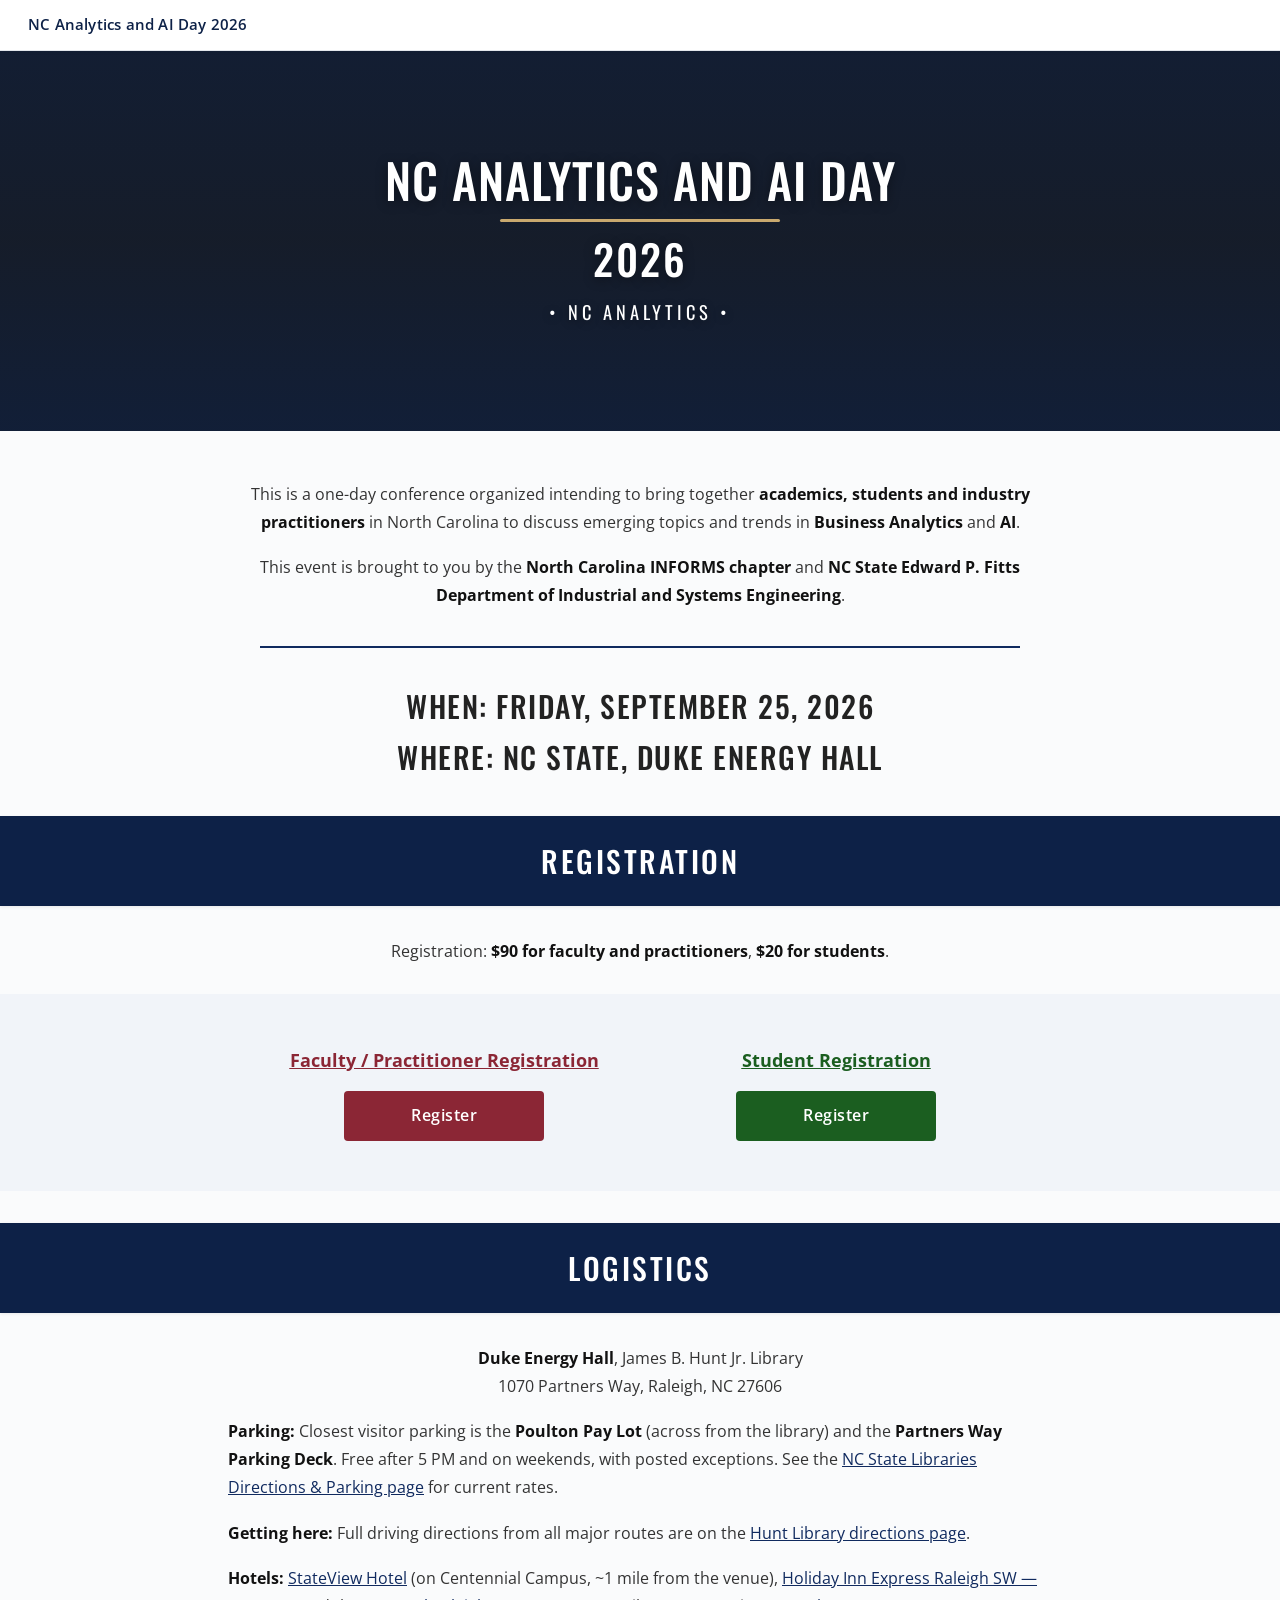
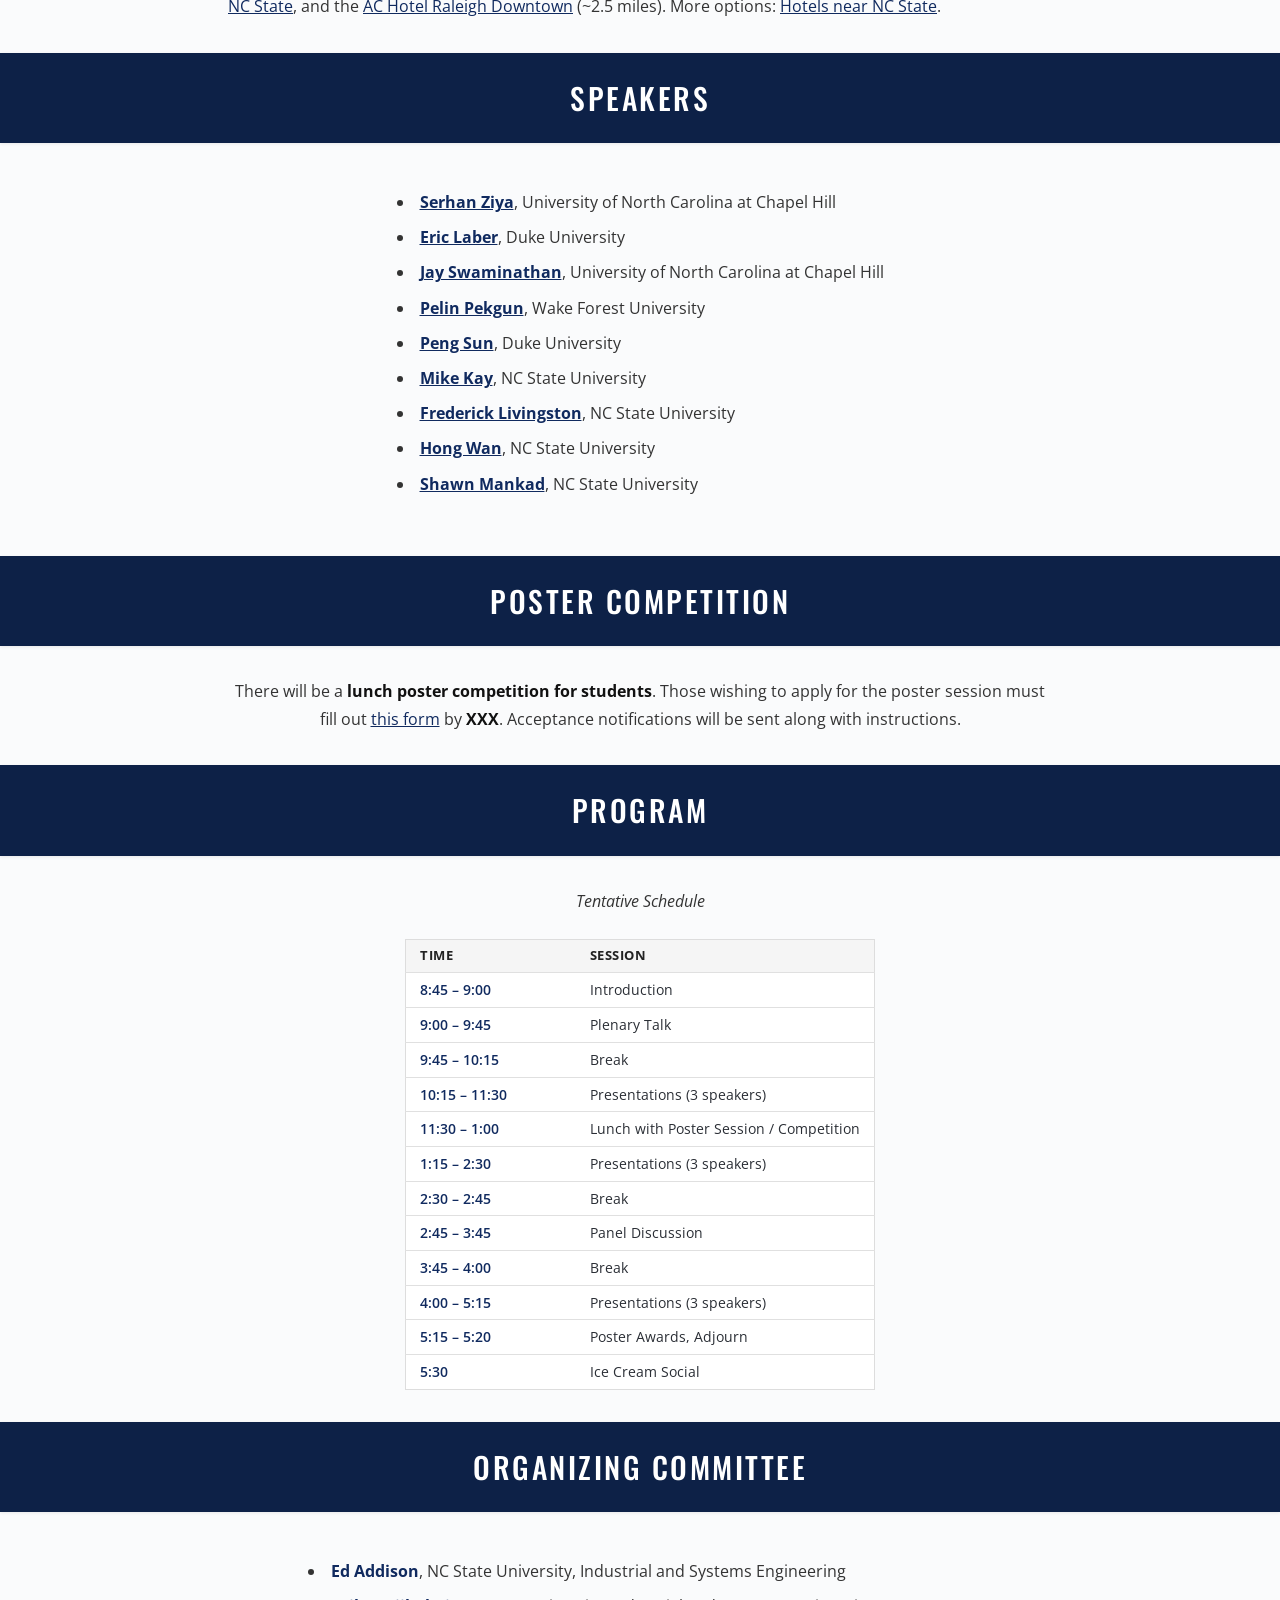
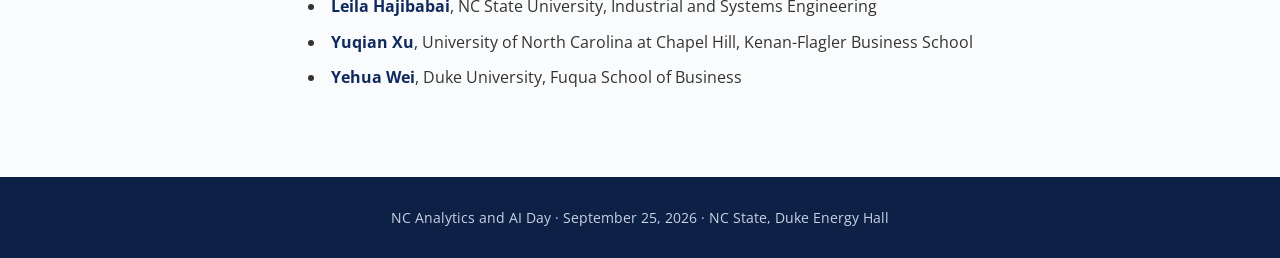
==== commit bf906f8c: "Spell out institution and department names Replace short forms (UNC, Duke, NC State, ISE, Kenan-Flag" ====
--- a/index.html
+++ b/index.html
@@ -113,15 +113,15 @@
         </div>
         <div class="content-narrow">
             <ul class="people">
-                <li><a href="https://stor.unc.edu/faculty-member/ziya-serhan/" target="_blank" rel="noopener"><span class="name">Serhan Ziya</span></a>, UNC</li>
-                <li><a href="https://stat.duke.edu/research/eric-laber" target="_blank" rel="noopener"><span class="name">Eric Laber</span></a>, Duke</li>
-                <li><a href="https://www.kenan-flagler.unc.edu/faculty/directory/jayashankar-swaminathan/" target="_blank" rel="noopener"><span class="name">Jay Swaminathan</span></a>, UNC</li>
-                <li><a href="https://business.wfu.edu/directory/pelin-pekgun/" target="_blank" rel="noopener"><span class="name">Pelin Pekgun</span></a>, Wake Forest</li>
-                <li><a href="https://www.fuqua.duke.edu/faculty/peng-sun" target="_blank" rel="noopener"><span class="name">Peng Sun</span></a>, Duke</li>
-                <li><a href="https://ise.ncsu.edu/people/kay/" target="_blank" rel="noopener"><span class="name">Mike Kay</span></a>, NC State</li>
-                <li><a href="https://ise.ncsu.edu/people/fjliving/" target="_blank" rel="noopener"><span class="name">Frederick Livingston</span></a>, NC State</li>
-                <li><a href="https://ise.ncsu.edu/people/hwan4/" target="_blank" rel="noopener"><span class="name">Hong Wan</span></a>, NC State</li>
-                <li><a href="https://poole.ncsu.edu/people/shawn-mankad/" target="_blank" rel="noopener"><span class="name">Shawn Mankad</span></a>, NC State</li>
+                <li><a href="https://stor.unc.edu/faculty-member/ziya-serhan/" target="_blank" rel="noopener"><span class="name">Serhan Ziya</span></a>, University of North Carolina at Chapel Hill</li>
+                <li><a href="https://stat.duke.edu/research/eric-laber" target="_blank" rel="noopener"><span class="name">Eric Laber</span></a>, Duke University</li>
+                <li><a href="https://www.kenan-flagler.unc.edu/faculty/directory/jayashankar-swaminathan/" target="_blank" rel="noopener"><span class="name">Jay Swaminathan</span></a>, University of North Carolina at Chapel Hill</li>
+                <li><a href="https://business.wfu.edu/directory/pelin-pekgun/" target="_blank" rel="noopener"><span class="name">Pelin Pekgun</span></a>, Wake Forest University</li>
+                <li><a href="https://www.fuqua.duke.edu/faculty/peng-sun" target="_blank" rel="noopener"><span class="name">Peng Sun</span></a>, Duke University</li>
+                <li><a href="https://ise.ncsu.edu/people/kay/" target="_blank" rel="noopener"><span class="name">Mike Kay</span></a>, NC State University</li>
+                <li><a href="https://ise.ncsu.edu/people/fjliving/" target="_blank" rel="noopener"><span class="name">Frederick Livingston</span></a>, NC State University</li>
+                <li><a href="https://ise.ncsu.edu/people/hwan4/" target="_blank" rel="noopener"><span class="name">Hong Wan</span></a>, NC State University</li>
+                <li><a href="https://poole.ncsu.edu/people/shawn-mankad/" target="_blank" rel="noopener"><span class="name">Shawn Mankad</span></a>, NC State University</li>
             </ul>
         </div>
     </section>
@@ -179,10 +179,10 @@
         </div>
         <div class="content-narrow">
             <ul class="people">
-                <li><span class="name">Ed Addison</span>, NC State ISE</li>
-                <li><span class="name">Leila Hajibabai</span>, NC State ISE</li>
-                <li><span class="name">Yuqian Xu</span>, UNC Kenan-Flagler</li>
-                <li><span class="name">Yehua Wei</span>, Duke Fuqua</li>
+                <li><span class="name">Ed Addison</span>, NC State University, Industrial and Systems Engineering</li>
+                <li><span class="name">Leila Hajibabai</span>, NC State University, Industrial and Systems Engineering</li>
+                <li><span class="name">Yuqian Xu</span>, University of North Carolina at Chapel Hill, Kenan-Flagler Business School</li>
+                <li><span class="name">Yehua Wei</span>, Duke University, Fuqua School of Business</li>
             </ul>
         </div>
     </section>
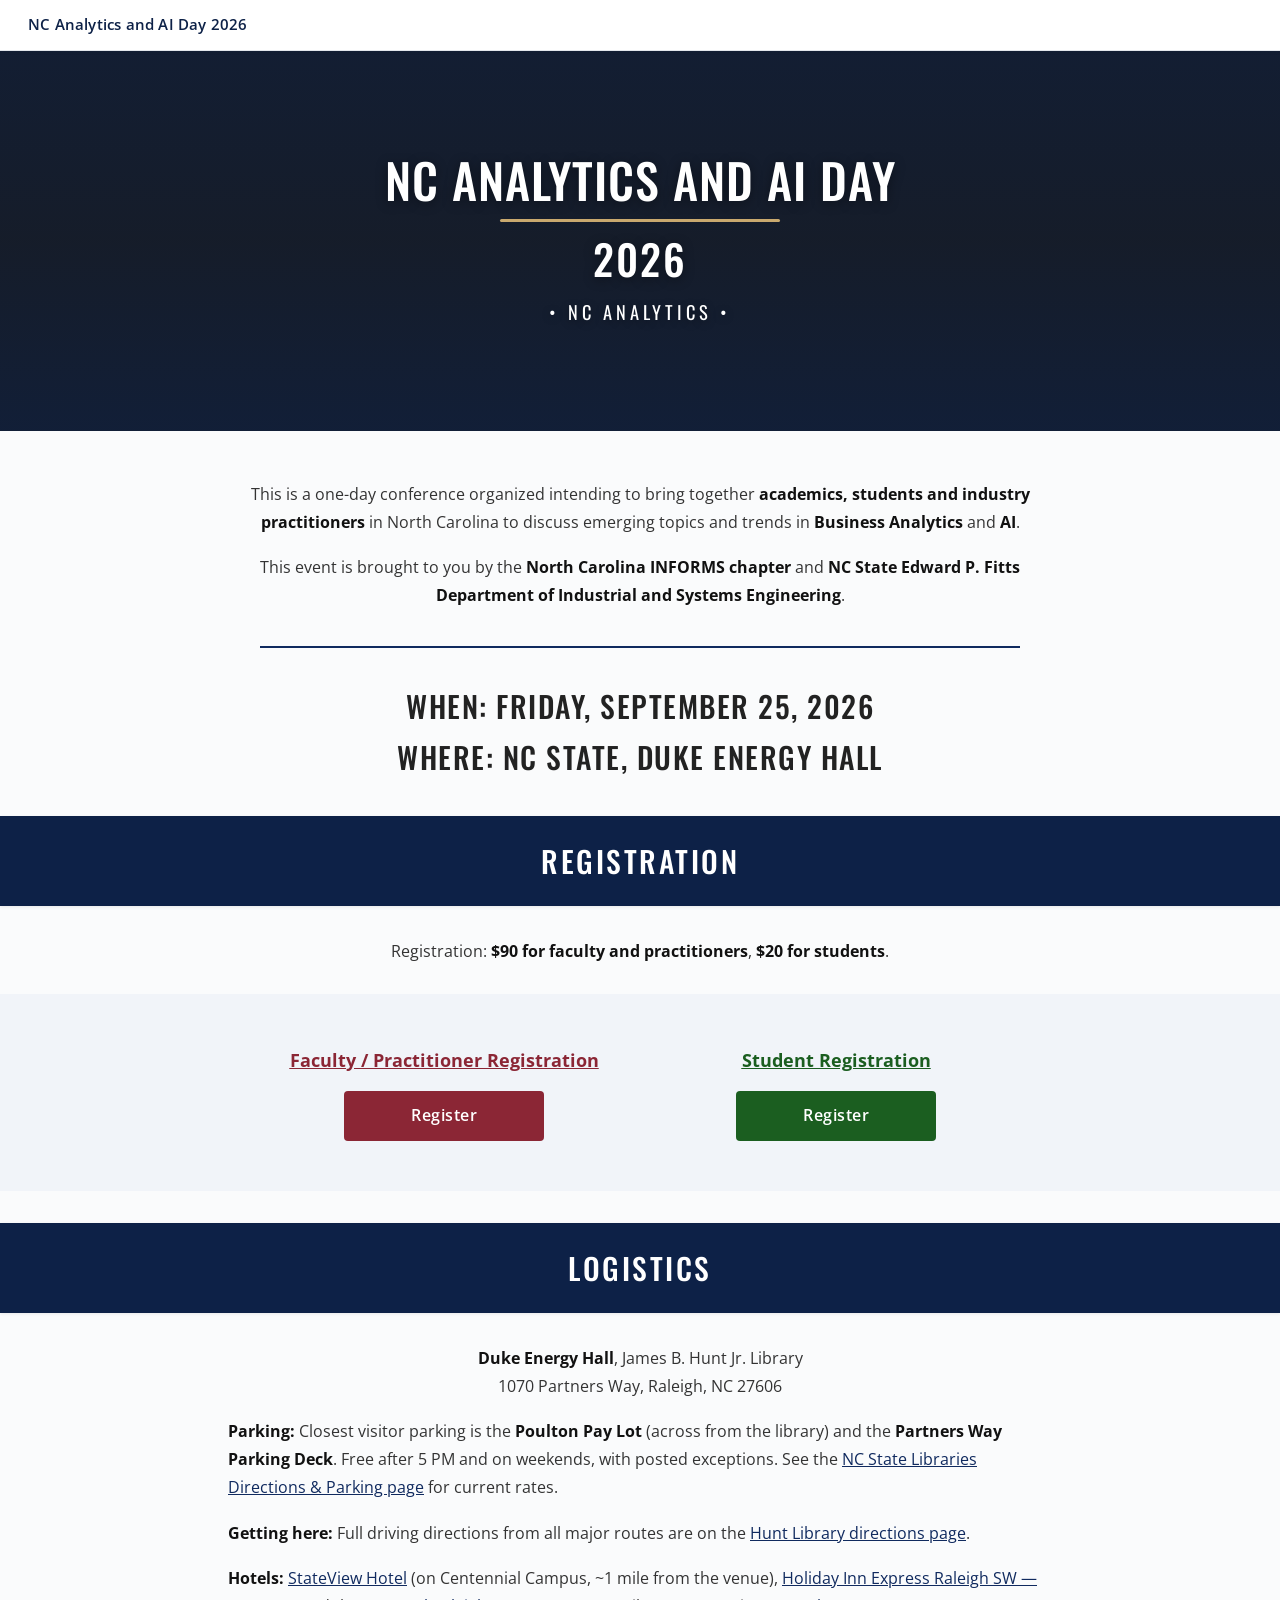
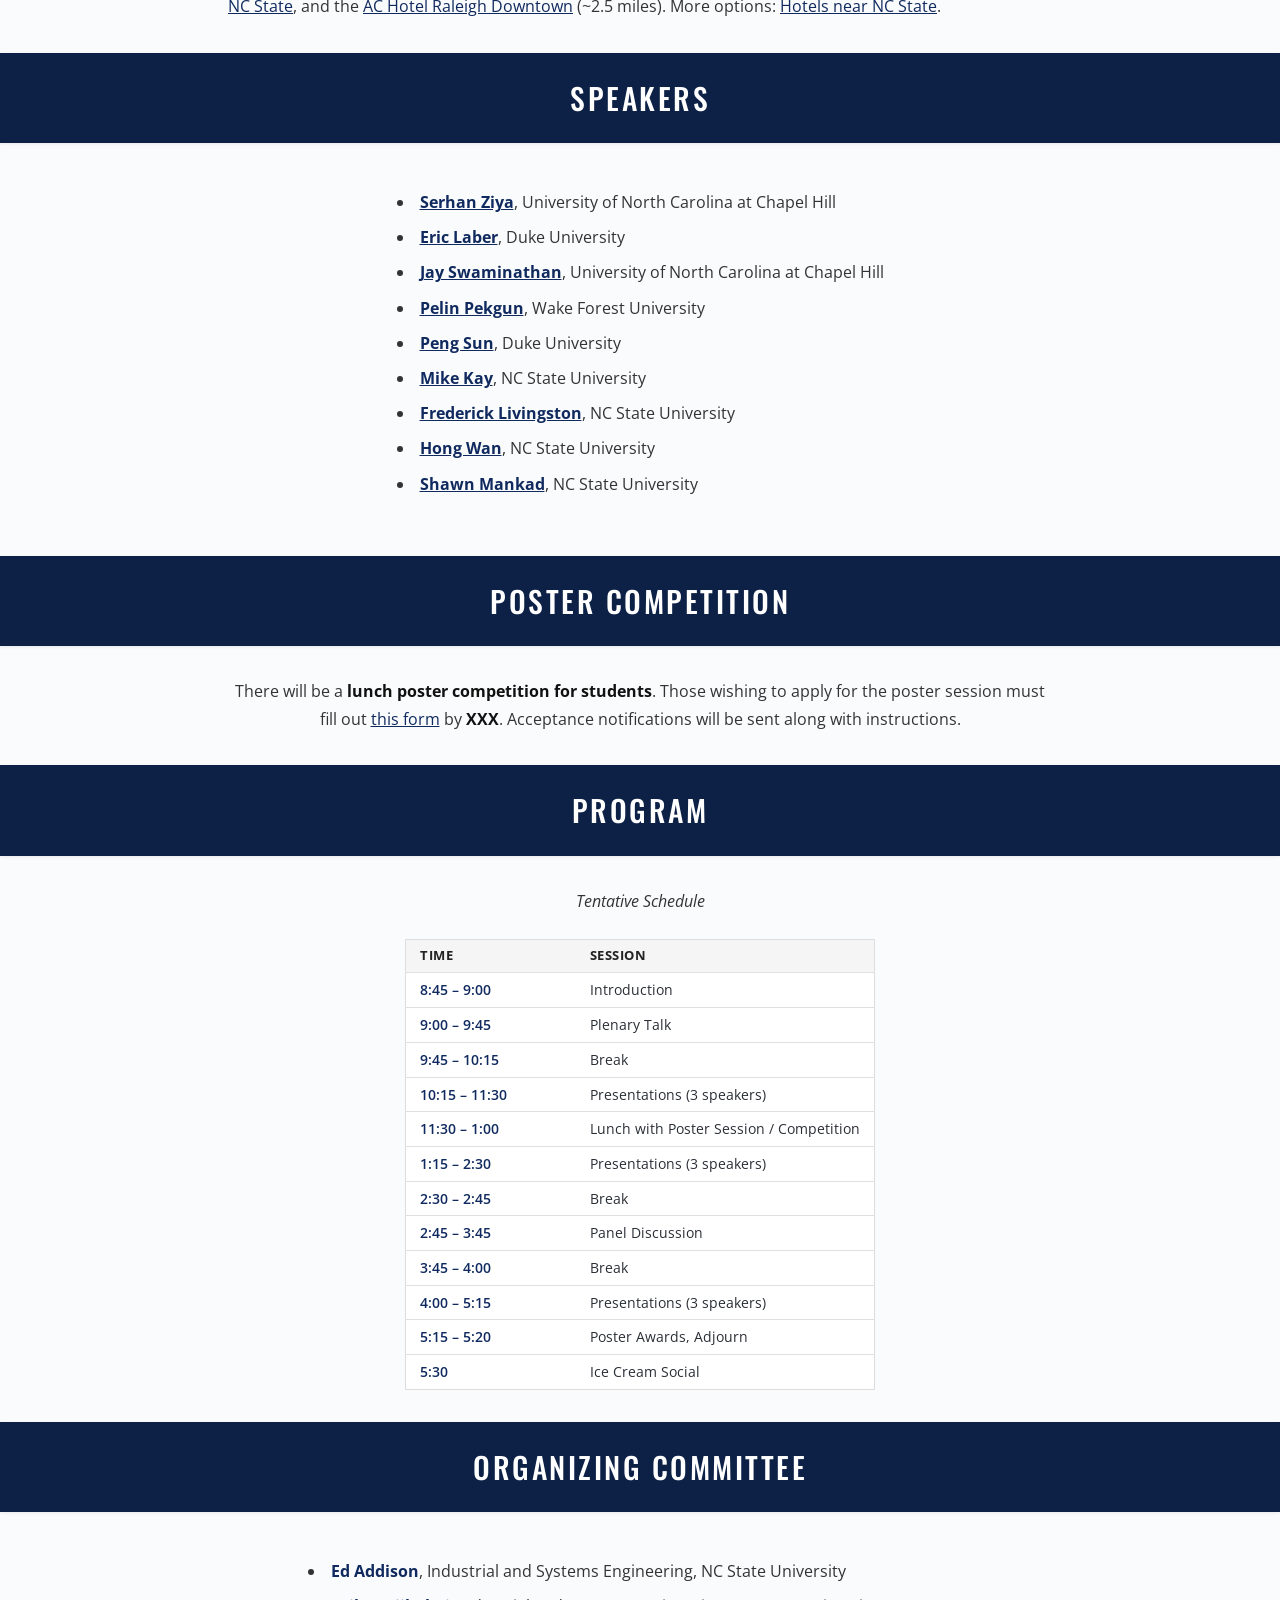
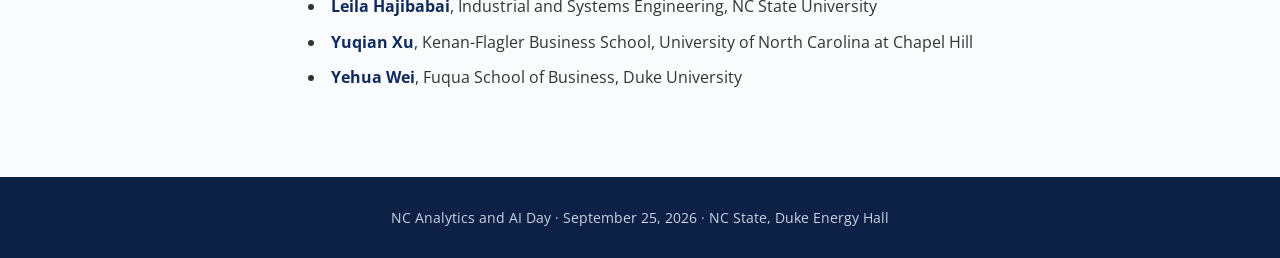
==== commit 25ab9a1a: "Reorder committee affiliations: department first, university second Co-Authored-By: Claude Opus 4.7 " ====
--- a/index.html
+++ b/index.html
@@ -179,10 +179,10 @@
         </div>
         <div class="content-narrow">
             <ul class="people">
-                <li><span class="name">Ed Addison</span>, NC State University, Industrial and Systems Engineering</li>
-                <li><span class="name">Leila Hajibabai</span>, NC State University, Industrial and Systems Engineering</li>
-                <li><span class="name">Yuqian Xu</span>, University of North Carolina at Chapel Hill, Kenan-Flagler Business School</li>
-                <li><span class="name">Yehua Wei</span>, Duke University, Fuqua School of Business</li>
+                <li><span class="name">Ed Addison</span>, Industrial and Systems Engineering, NC State University</li>
+                <li><span class="name">Leila Hajibabai</span>, Industrial and Systems Engineering, NC State University</li>
+                <li><span class="name">Yuqian Xu</span>, Kenan-Flagler Business School, University of North Carolina at Chapel Hill</li>
+                <li><span class="name">Yehua Wei</span>, Fuqua School of Business, Duke University</li>
             </ul>
         </div>
     </section>
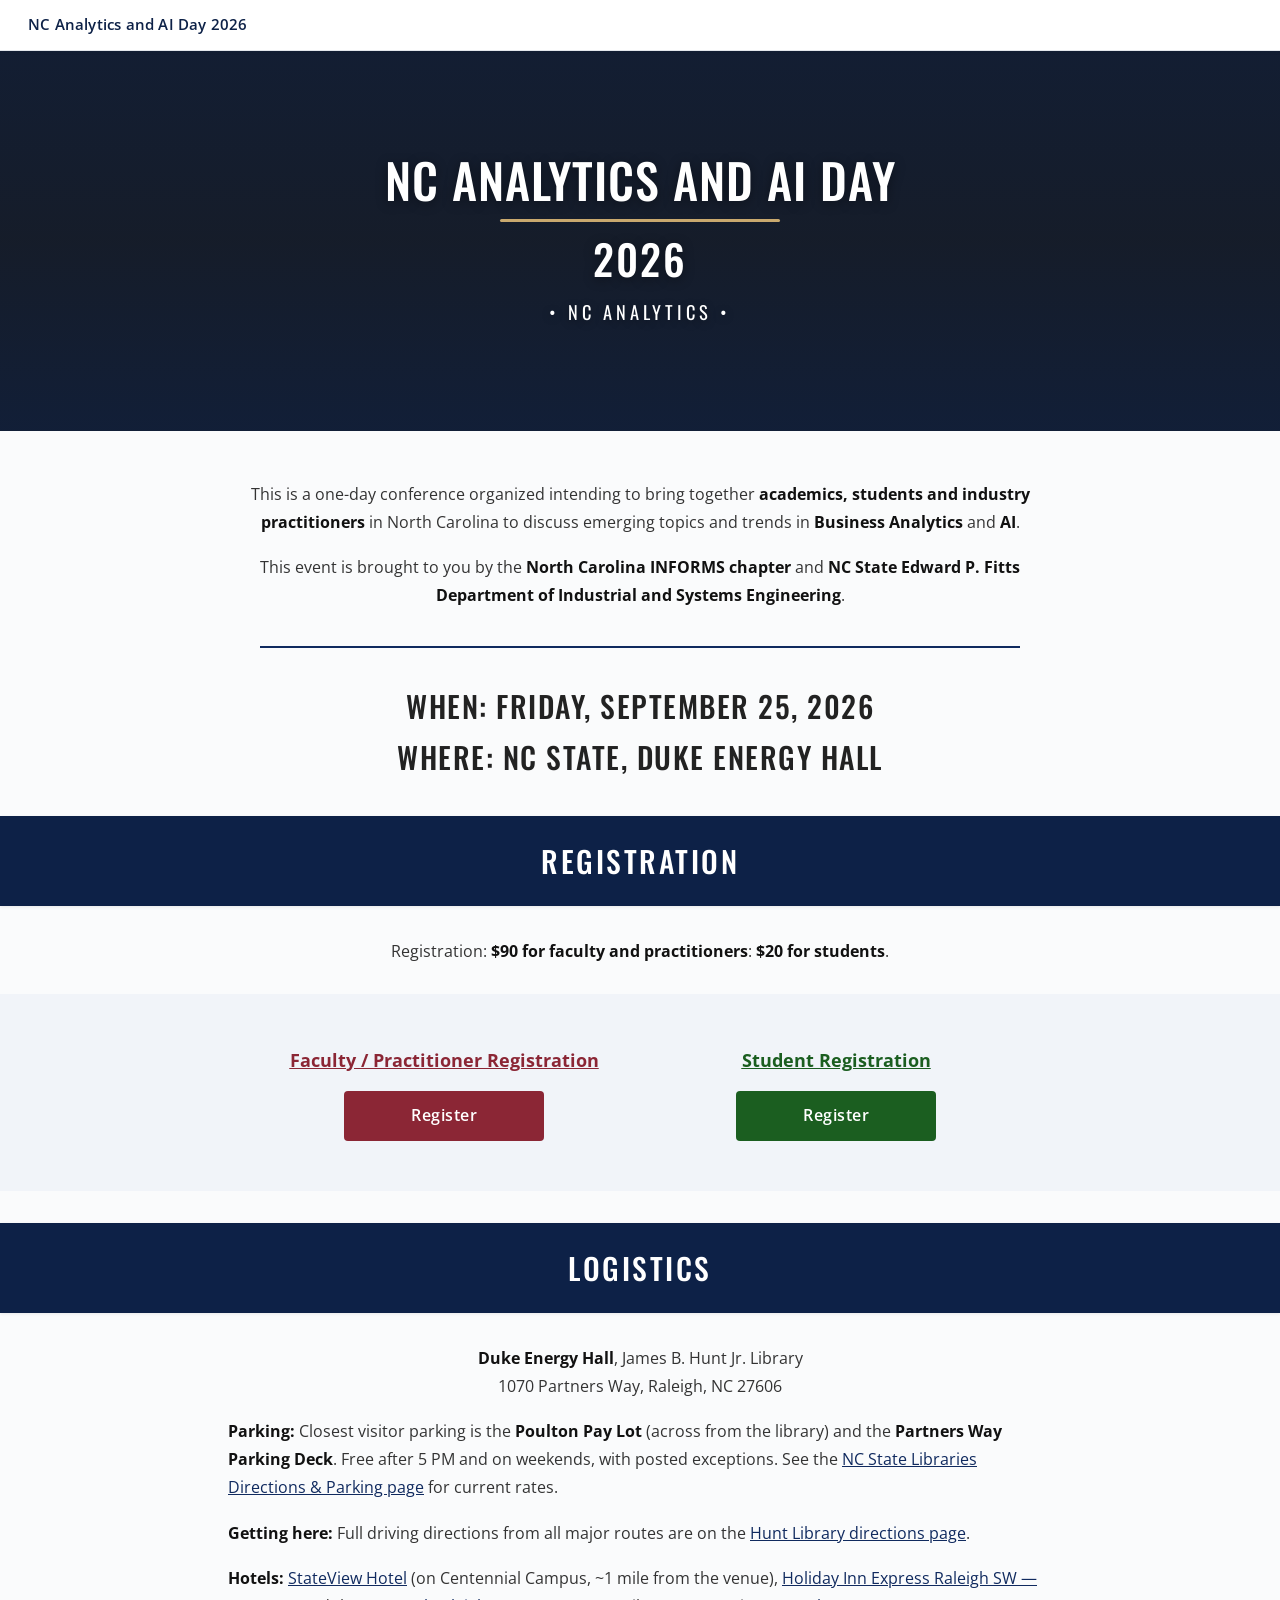
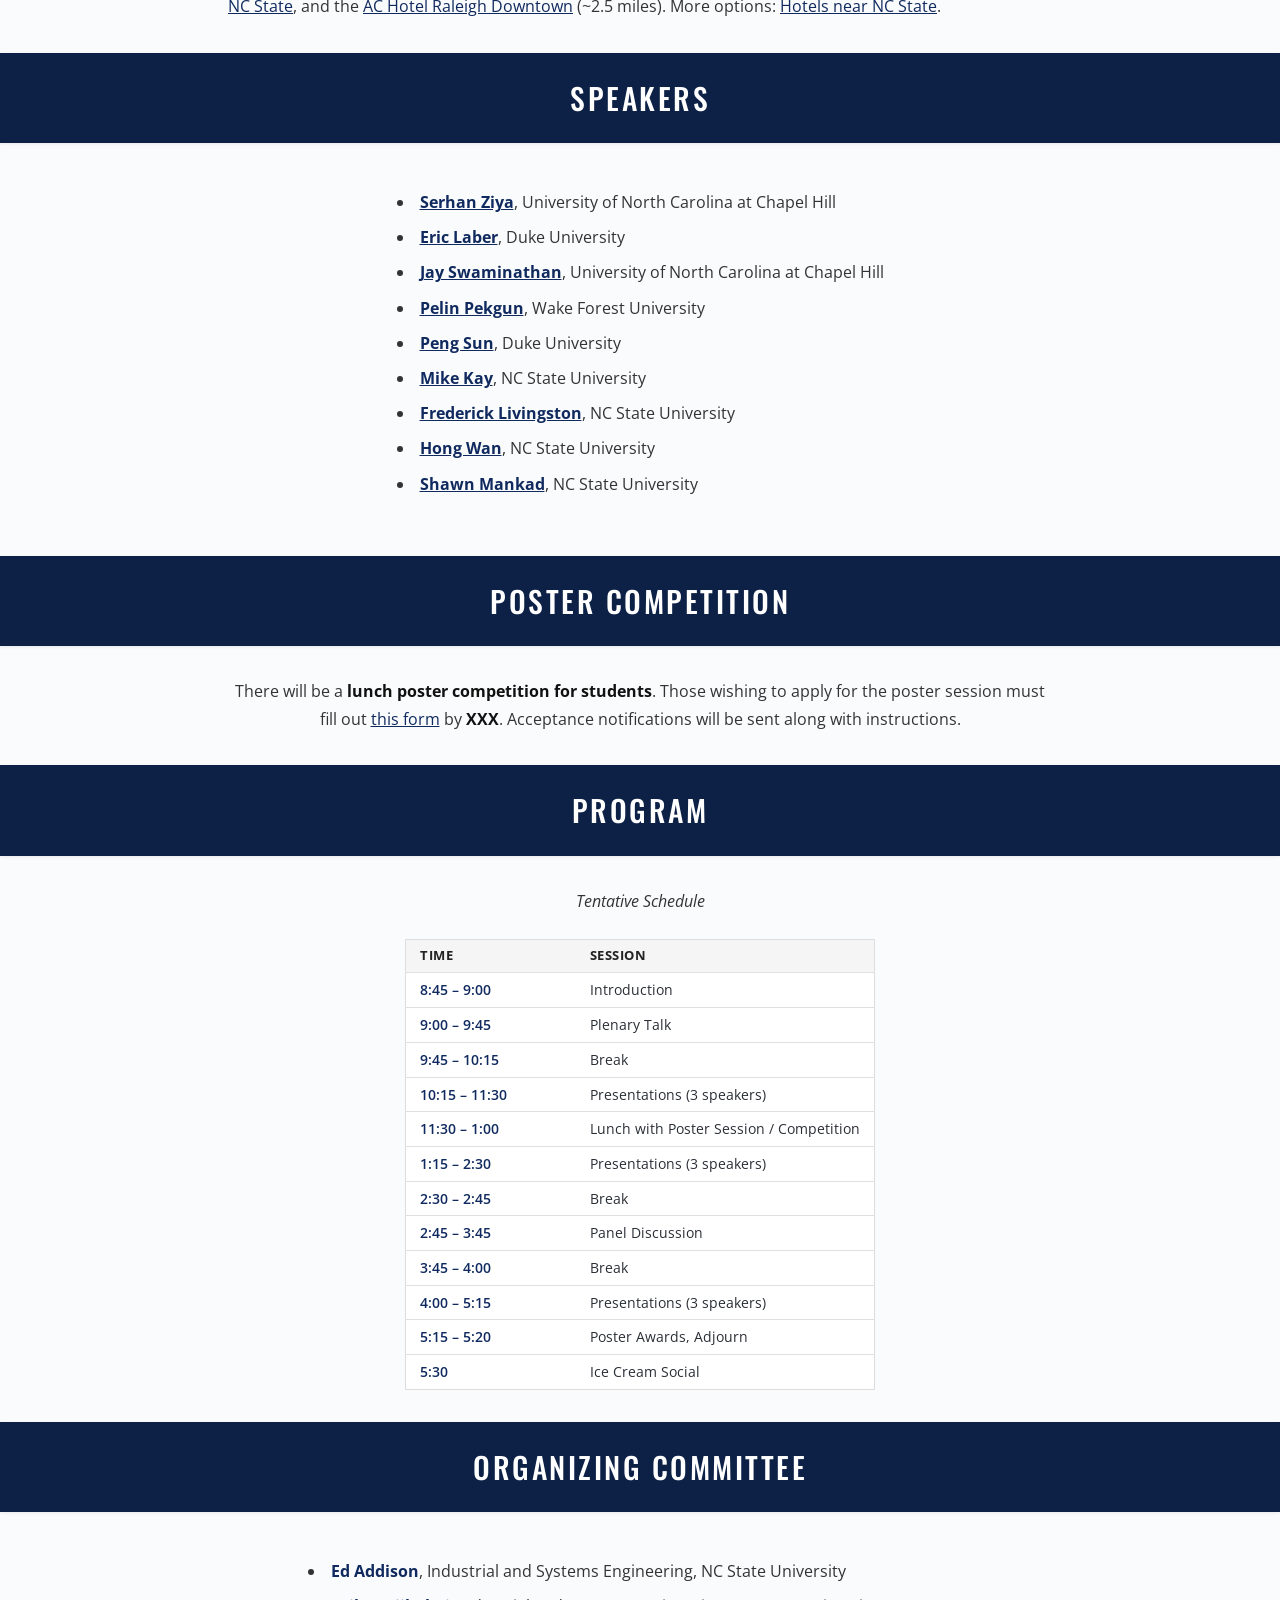
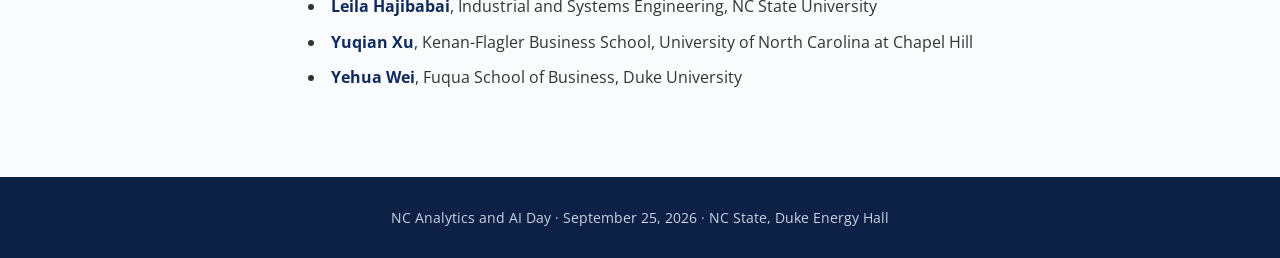
==== commit b83a7f1b: "Change comma to colon in registration fee line Co-Authored-By: Claude Opus 4.7 (1M context) <noreply" ====
--- a/index.html
+++ b/index.html
@@ -51,7 +51,7 @@
         </div>
 
         <div class="content-narrow" style="margin-bottom: 28px;">
-            <p>Registration: <strong>$90 for faculty and practitioners</strong>, <strong>$20 for students</strong>.</p>
+            <p>Registration: <strong>$90 for faculty and practitioners</strong>: <strong>$20 for students</strong>.</p>
         </div>
 
         <div class="reg-section">
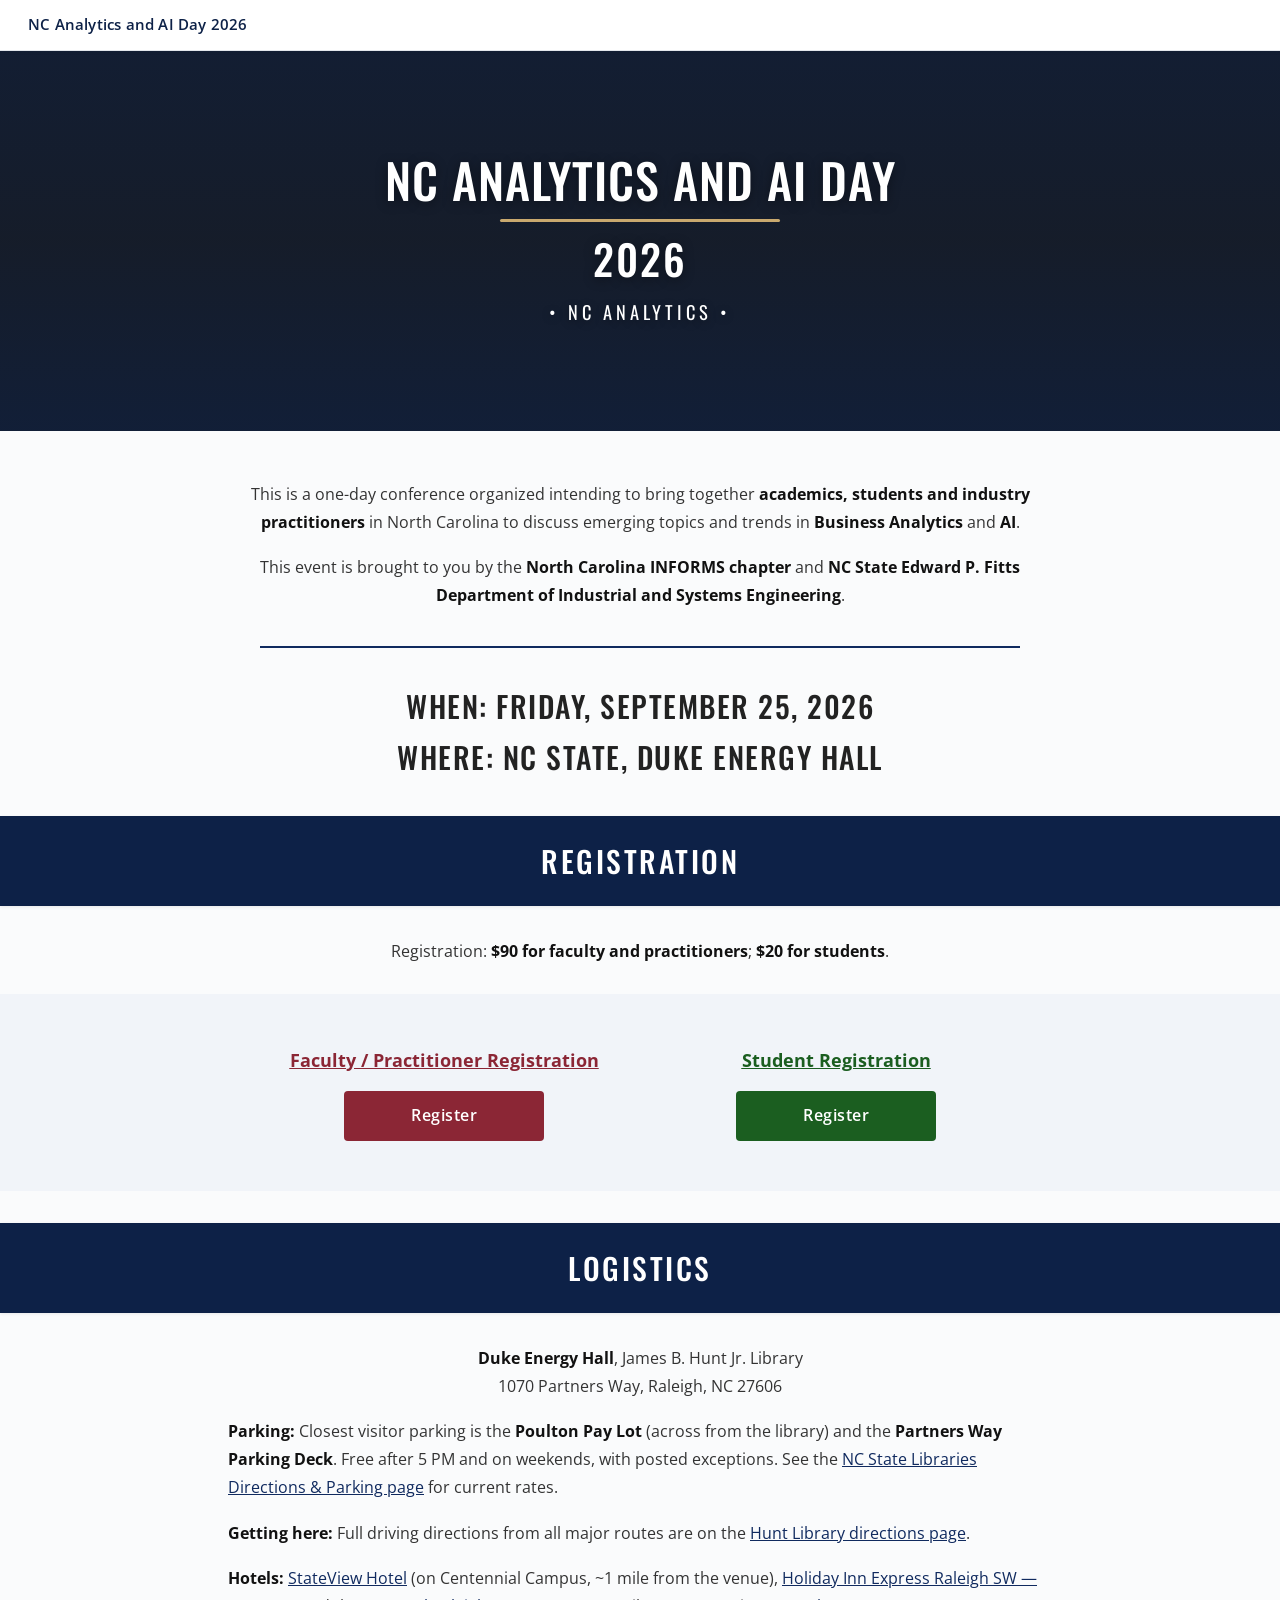
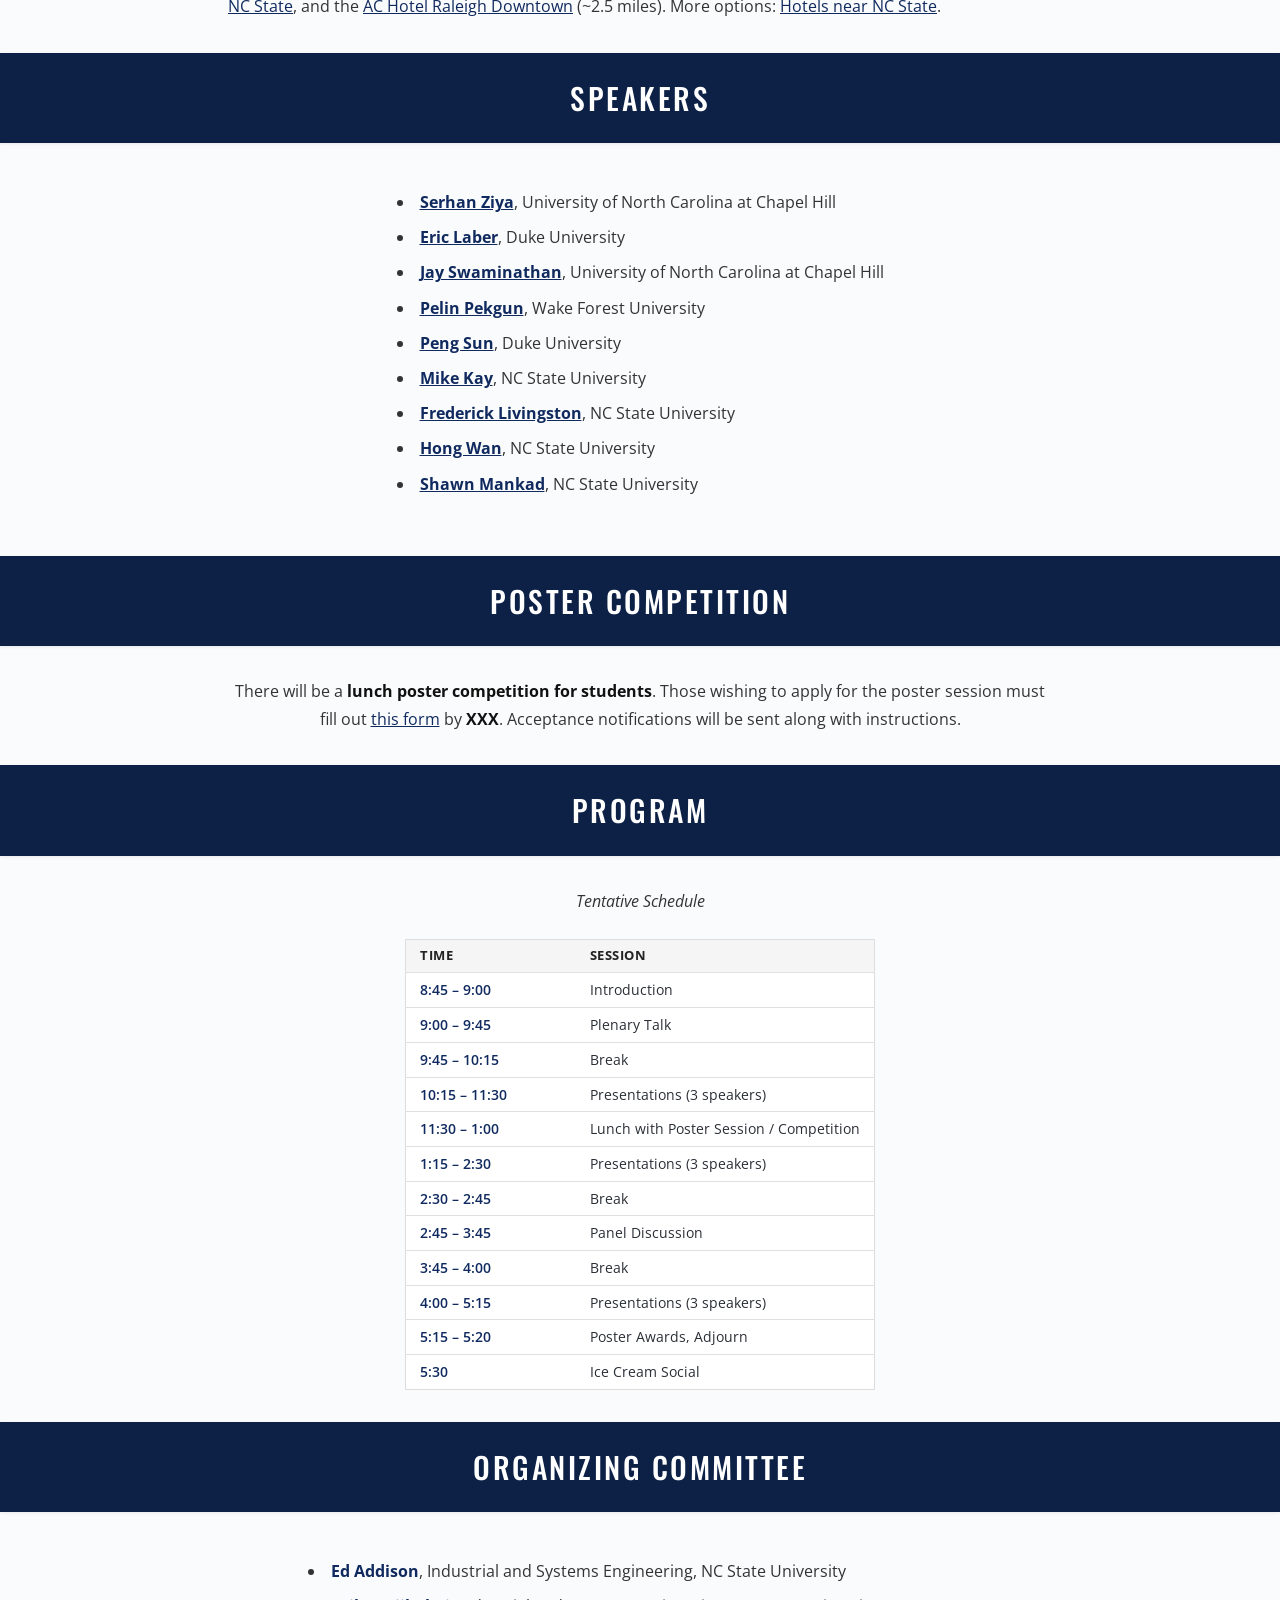
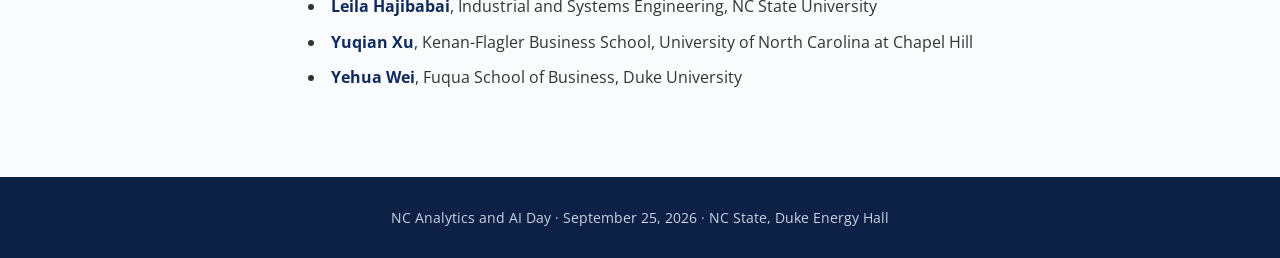
==== commit f74f05e7: "Use semicolon in registration fee line Co-Authored-By: Claude Opus 4.7 (1M context) <noreply@anthrop" ====
--- a/index.html
+++ b/index.html
@@ -51,7 +51,7 @@
         </div>
 
         <div class="content-narrow" style="margin-bottom: 28px;">
-            <p>Registration: <strong>$90 for faculty and practitioners</strong>: <strong>$20 for students</strong>.</p>
+            <p>Registration: <strong>$90 for faculty and practitioners</strong>; <strong>$20 for students</strong>.</p>
         </div>
 
         <div class="reg-section">
